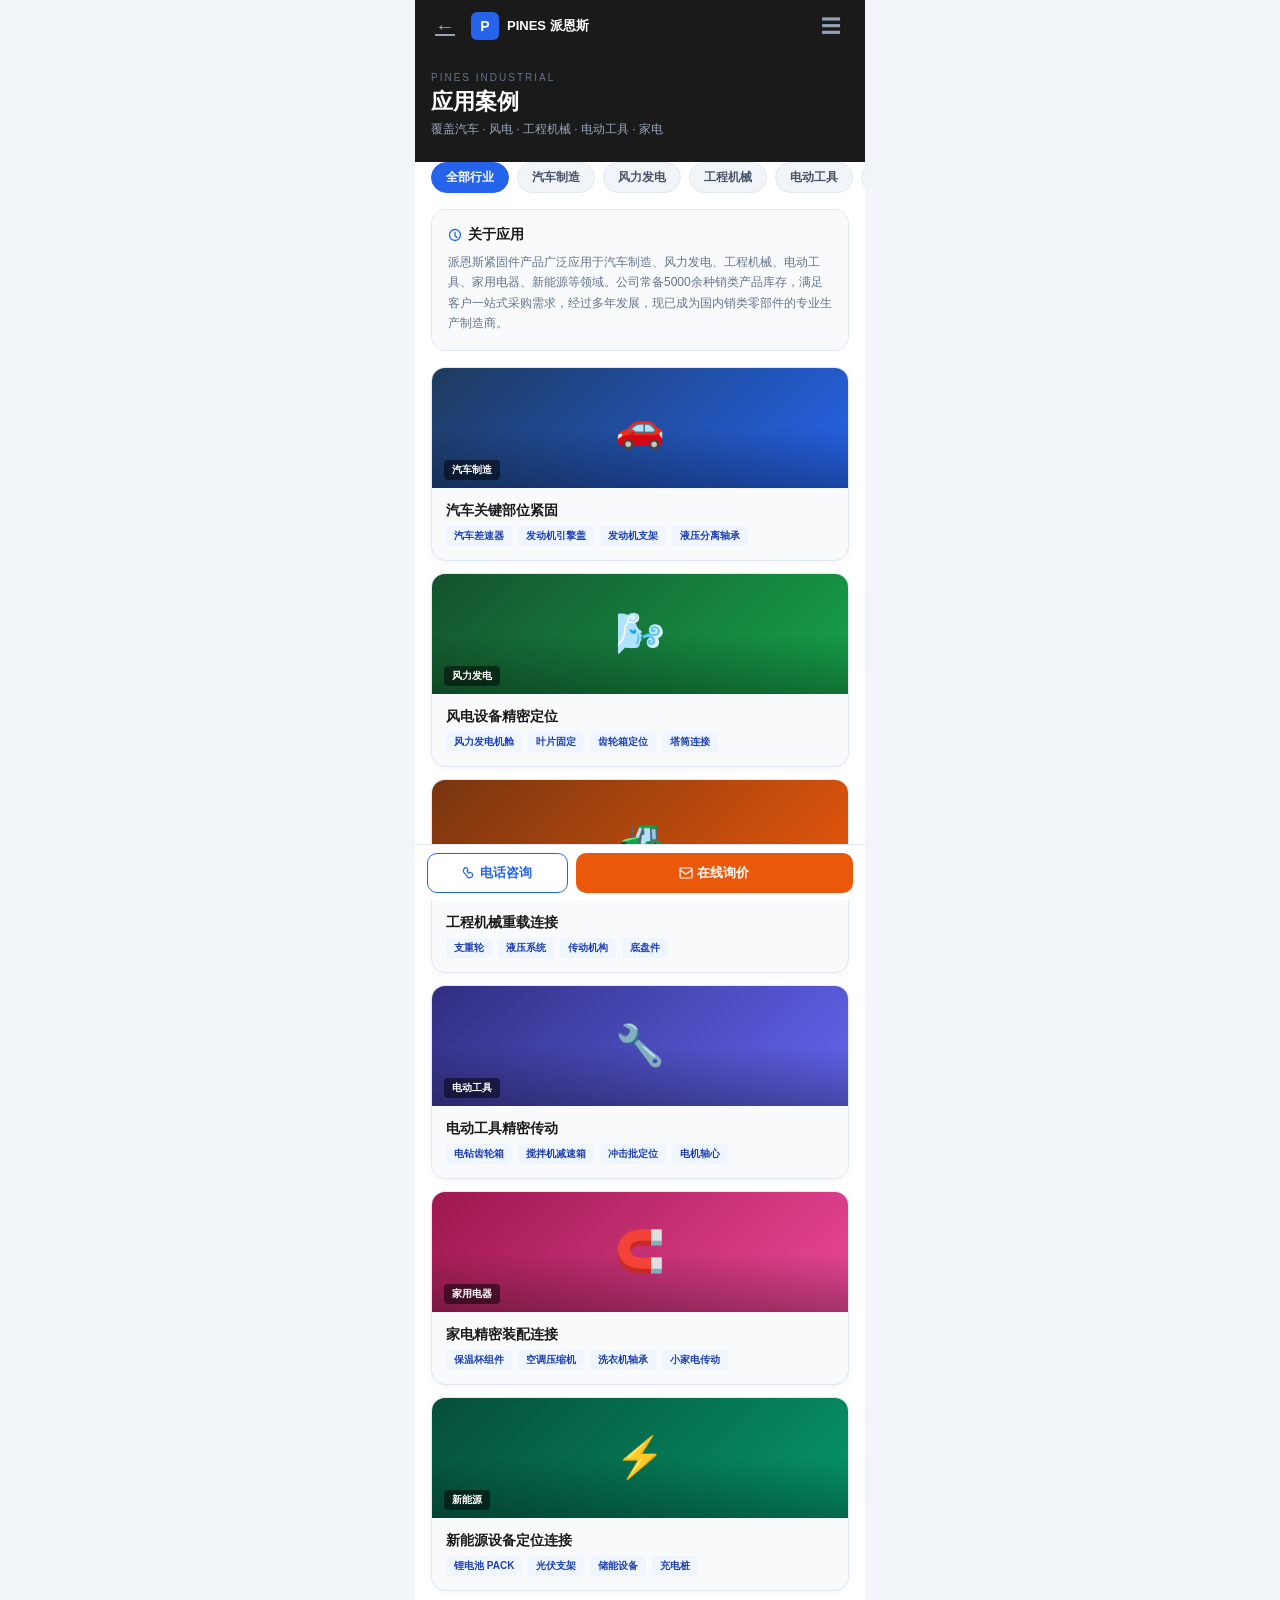
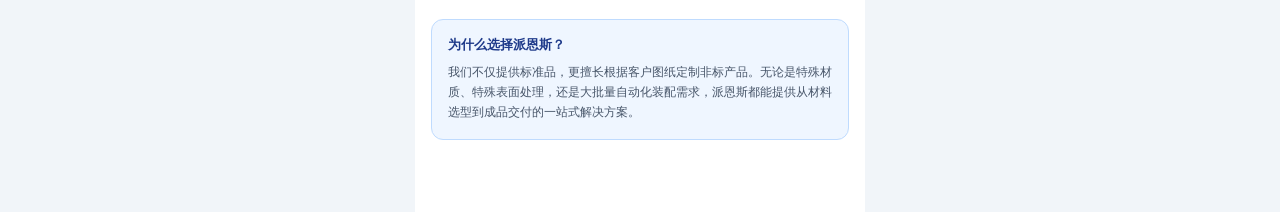
==== about-applications.html @ 7cc10a10 "Update about-applications.html - add company pages" ====
<!DOCTYPE html>
<html lang="zh-CN">
<head>
<meta charset="UTF-8">
<meta name="viewport" content="width=device-width, initial-scale=1.0, maximum-scale=1.0, user-scalable=no">
<title>应用案例 | 派恩斯工业</title>
<style>
*{margin:0;padding:0;box-sizing:border-box}
html,body{width:100%;background:#f1f5f9;font-family:'Microsoft YaHei',Helvetica,Arial,sans-serif;-webkit-font-smoothing:antialiased}
#app{width:100%;max-width:450px;margin:0 auto;background:#fff;min-height:100vh;position:relative;overflow:hidden}

/* 导航栏 */
.nav-bar{position:sticky;top:0;z-index:1000;width:100%;height:52px;background:#1a1a1a;display:flex;align-items:center;padding:0 16px;gap:12px}
.nav-back{color:#94a3b8;font-size:20px;cursor:pointer;padding:4px}
.nav-logo{display:flex;align-items:center;gap:8px}
.nav-logo-icon{width:28px;height:28px;background:#2563eb;border-radius:6px;display:flex;align-items:center;justify-content:center;font-size:14px;font-weight:900;color:#fff}
.nav-logo-text{color:#fff;font-size:13px;font-weight:700}
.nav-menu-btn{color:#94a3b8;font-size:20px;cursor:pointer;margin-left:auto;padding:8px}

/* 页面标题 */
.page-header{background:#1a1a1a;padding:20px 16px 24px}
.page-eyebrow{font-size:10px;color:#64748b;letter-spacing:2px;font-family:Arial,sans-serif;margin-bottom:4px}
.page-title{font-size:22px;font-weight:800;color:#fff;margin-bottom:4px}
.page-sub{font-size:12px;color:#94a3b8}

/* 区块标题 */
.section-header{display:flex;align-items:baseline;gap:8px;padding:20px 16px 12px}
.section-header h2{font-size:16px;font-weight:700;color:#1a1a1a}
.section-header span{font-size:10px;color:#94a3b8;letter-spacing:1px;font-family:Arial,sans-serif}

/* 行业标签 */
.industry-strip{overflow-x:auto;padding:0 16px 16px;scrollbar-width:none}
.industry-strip::-webkit-scrollbar{display:none}
.industry-tabs{display:flex;gap:8px;min-width:max-content}
.ind-tab{padding:6px 14px;background:#f1f5f9;border:1px solid #e2e8f0;border-radius:20px;font-size:12px;color:#475569;font-weight:600;cursor:pointer;white-space:nowrap;transition:all .2s}
.ind-tab.active{background:#2563eb;color:#fff;border-color:#2563eb}

/* 应用场景卡片 */
.card{padding:0 16px 16px}
.app-card{background:#f8fafc;border:1px solid #e2e8f0;border-radius:14px;overflow:hidden;margin-bottom:12px;box-shadow:0 2px 8px rgba(0,0,0,.04)}
.app-card-img{height:120px;background:linear-gradient(135deg,#1e293b 0%,#334155 100%);display:flex;align-items:center;justify-content:center;position:relative;overflow:hidden}
.app-card-img::after{content:'';position:absolute;inset:0;background:linear-gradient(to bottom,transparent 50%,rgba(0,0,0,.3))}
.app-icon{font-size:40px;z-index:1}
.app-industry-tag{position:absolute;bottom:8px;left:12px;z-index:2;background:rgba(0,0,0,.5);color:#fff;font-size:10px;font-weight:700;padding:3px 8px;border-radius:4px}
.app-card-body{padding:14px}
.app-title{font-size:14px;font-weight:700;color:#1a1a1a;margin-bottom:6px}
.app-tags{display:flex;flex-wrap:wrap;gap:6px}
.app-tag{background:#eff6ff;color:#1e40af;font-size:10px;font-weight:600;padding:3px 8px;border-radius:4px}

/* 行业概述 */
.industry-intro{background:#f8fafc;border:1px solid #e2e8f0;border-radius:14px;padding:16px;margin:0 16px 16px}
.industry-intro-title{font-size:14px;font-weight:700;color:#1a1a1a;margin-bottom:8px;display:flex;align-items:center;gap:6px}
.industry-intro-text{font-size:12px;color:#64748b;line-height:1.7}

/* 底部占位 */
.bottom-placeholder{height:56px}

/* 苹果风动效 */
@keyframes fadeUp{from{opacity:0;transform:translateY(16px)}to{opacity:1;transform:translateY(0)}}
.fade-up{opacity:0;animation:fadeUp .5s cubic-bezier(.4,0,.2,1) forwards}
.d1{animation-delay:.06s}.d2{animation-delay:.12s}.d3{animation-delay:.18s}.d4{animation-delay:.24s}.d5{animation-delay:.30s}

/* 侧边菜单 */
.menu-overlay{position:fixed;inset:0;background:rgba(0,0,0,.5);z-index:1001;opacity:0;visibility:hidden;transition:opacity .3s}
.menu-overlay.active{opacity:1;visibility:visible}
.menu-panel{position:fixed;top:0;right:0;width:260px;height:100%;background:#1a1a1a;z-index:1002;transform:translateX(100%);transition:transform .3s ease;display:flex;flex-direction:column;padding:60px 0 20px}
.menu-panel.active{transform:translateX(0)}
.menu-close{position:absolute;top:14px;right:16px;color:#94a3b8;font-size:24px;cursor:pointer;line-height:1;padding:4px}
.menu-item{color:#fff;font-size:15px;padding:14px 24px;border-bottom:1px solid rgba(255,255,255,.06);cursor:pointer}
.menu-item span{color:#2563eb;font-size:13px;margin-right:10px}

/* 底部固定栏 */
.bottom-bar{position:fixed;bottom:0;left:50%;transform:translateX(-50%);width:100%;max-width:450px;height:56px;background:#fff;border-top:1px solid #e2e8f0;display:flex;align-items:center;z-index:999}
.bottom-bar-tel{flex:1;display:flex;align-items:center;justify-content:center;gap:4px;height:40px;margin:8px 0 8px 12px;border:1.5px solid #2563eb;border-radius:10px;color:#2563eb;font-size:13px;font-weight:700;cursor:pointer}
.bottom-bar-contact{flex:2;display:flex;align-items:center;justify-content:center;gap:4px;height:40px;margin:8px 12px 8px 8px;background:#ea580c;border-radius:10px;color:#fff;font-size:13px;font-weight:700;cursor:pointer}
</style>
</head>
<body>
<div id="app">

<!-- 导航栏 -->
<nav class="nav-bar">
  <a href="index.html" class="nav-back">&#8592;</a>
  <div class="nav-logo">
    <div class="nav-logo-icon">P</div>
    <div class="nav-logo-text">PINES 派恩斯</div>
  </div>
  <div class="nav-menu-btn" onclick="openMenu()">&#9776;</div>
</nav>

<!-- 侧边菜单 -->
<div class="menu-overlay" id="menuOverlay" onclick="closeMenu()"></div>
<div class="menu-panel" id="menuPanel">
  <div class="menu-close" onclick="closeMenu()">&#10005;</div>
  <div class="menu-item" onclick="location.href='index.html'"><span>&#8962;</span>首页</div>
  <div class="menu-item" onclick="location.href='category-pins.html'"><span>&#9733;</span>产品中心</div>
  <div class="menu-item" onclick="location.href='about-cert.html'"><span>&#9878;</span>资质认证</div>
  <div class="menu-item" onclick="location.href='about-production.html'"><span>&#9881;</span>生产实力</div>
  <div class="menu-item" onclick="location.href='about-applications.html'"><span>&#9679;</span>应用案例</div>
  <div class="menu-item" onclick="location.href='about-clients.html'"><span>&#9670;</span>客户案例</div>
</div>

<!-- 页面标题 -->
<div class="page-header">
  <div class="page-eyebrow">PINES INDUSTRIAL</div>
  <div class="page-title">应用案例</div>
  <div class="page-sub">覆盖汽车 · 风电 · 工程机械 · 电动工具 · 家电</div>
</div>

<!-- 行业标签 -->
<div class="industry-strip">
  <div class="industry-tabs">
    <div class="ind-tab active" onclick="filterApps('all', this)">全部行业</div>
    <div class="ind-tab" onclick="filterApps('auto', this)">汽车制造</div>
    <div class="ind-tab" onclick="filterApps('wind', this)">风力发电</div>
    <div class="ind-tab" onclick="filterApps('machine', this)">工程机械</div>
    <div class="ind-tab" onclick="filterApps('tool', this)">电动工具</div>
    <div class="ind-tab" onclick="filterApps('home', this)">家用电器</div>
    <div class="ind-tab" onclick="filterApps('energy', this)">新能源</div>
  </div>
</div>

<!-- 行业概述 -->
<div class="industry-intro">
  <div class="industry-intro-title">
    <svg width="14" height="14" viewBox="0 0 14 14" fill="none"><circle cx="7" cy="7" r="5.5" stroke="#2563eb" stroke-width="1.3" fill="none"/><path d="M7 4.5v3.5l2 1.5" stroke="#2563eb" stroke-width="1.3" fill="none" stroke-linecap="round"/></svg>
    关于应用
  </div>
  <div class="industry-intro-text">
    派恩斯紧固件产品广泛应用于汽车制造、风力发电、工程机械、电动工具、家用电器、新能源等领域。公司常备5000余种销类产品库存，满足客户一站式采购需求，经过多年发展，现已成为国内销类零部件的专业生产制造商。
  </div>
</div>

<!-- 全部应用场景 -->
<div class="card" id="appGrid">

  <!-- 汽车制造 -->
  <div class="app-card fade-up d1" data-cat="auto">
    <div class="app-card-img" style="background:linear-gradient(135deg,#1e3a5f 0%,#2563eb 100%)">
      <div class="app-icon">🚗</div>
      <div class="app-industry-tag">汽车制造</div>
    </div>
    <div class="app-card-body">
      <div class="app-title">汽车关键部位紧固</div>
      <div class="app-tags">
        <span class="app-tag">汽车差速器</span>
        <span class="app-tag">发动机引擎盖</span>
        <span class="app-tag">发动机支架</span>
        <span class="app-tag">液压分离轴承</span>
      </div>
    </div>
  </div>

  <!-- 风力发电 -->
  <div class="app-card fade-up d2" data-cat="wind">
    <div class="app-card-img" style="background:linear-gradient(135deg,#14532d 0%,#16a34a 100%)">
      <div class="app-icon">🌬️</div>
      <div class="app-industry-tag">风力发电</div>
    </div>
    <div class="app-card-body">
      <div class="app-title">风电设备精密定位</div>
      <div class="app-tags">
        <span class="app-tag">风力发电机舱</span>
        <span class="app-tag">叶片固定</span>
        <span class="app-tag">齿轮箱定位</span>
        <span class="app-tag">塔筒连接</span>
      </div>
    </div>
  </div>

  <!-- 工程机械 -->
  <div class="app-card fade-up d3" data-cat="machine">
    <div class="app-card-img" style="background:linear-gradient(135deg,#78350f 0%,#ea580c 100%)">
      <div class="app-icon">🚜</div>
      <div class="app-industry-tag">工程机械</div>
    </div>
    <div class="app-card-body">
      <div class="app-title">工程机械重载连接</div>
      <div class="app-tags">
        <span class="app-tag">支重轮</span>
        <span class="app-tag">液压系统</span>
        <span class="app-tag">传动机构</span>
        <span class="app-tag">底盘件</span>
      </div>
    </div>
  </div>

  <!-- 电动工具 -->
  <div class="app-card fade-up d4" data-cat="tool">
    <div class="app-card-img" style="background:linear-gradient(135deg,#312e81 0%,#6366f1 100%)">
      <div class="app-icon">🔧</div>
      <div class="app-industry-tag">电动工具</div>
    </div>
    <div class="app-card-body">
      <div class="app-title">电动工具精密传动</div>
      <div class="app-tags">
        <span class="app-tag">电钻齿轮箱</span>
        <span class="app-tag">搅拌机减速箱</span>
        <span class="app-tag">冲击批定位</span>
        <span class="app-tag">电机轴心</span>
      </div>
    </div>
  </div>

  <!-- 家用电器 -->
  <div class="app-card fade-up d5" data-cat="home">
    <div class="app-card-img" style="background:linear-gradient(135deg,#9d174d 0%,#ec4899 100%)">
      <div class="app-icon">🧲</div>
      <div class="app-industry-tag">家用电器</div>
    </div>
    <div class="app-card-body">
      <div class="app-title">家电精密装配连接</div>
      <div class="app-tags">
        <span class="app-tag">保温杯组件</span>
        <span class="app-tag">空调压缩机</span>
        <span class="app-tag">洗衣机轴承</span>
        <span class="app-tag">小家电传动</span>
      </div>
    </div>
  </div>

  <!-- 新能源 -->
  <div class="app-card fade-up d6" data-cat="energy">
    <div class="app-card-img" style="background:linear-gradient(135deg,#064e3b 0%,#059669 100%)">
      <div class="app-icon">⚡</div>
      <div class="app-industry-tag">新能源</div>
    </div>
    <div class="app-card-body">
      <div class="app-title">新能源设备定位连接</div>
      <div class="app-tags">
        <span class="app-tag">锂电池 PACK</span>
        <span class="app-tag">光伏支架</span>
        <span class="app-tag">储能设备</span>
        <span class="app-tag">充电桩</span>
      </div>
    </div>
  </div>

</div>

<!-- 产品适配说明 -->
<div style="margin:0 16px 16px">
  <div style="background:#eff6ff;border:1px solid #bfdbfe;border-radius:12px;padding:16px">
    <div style="font-size:13px;font-weight:700;color:#1e3a8a;margin-bottom:8px">为什么选择派恩斯？</div>
    <div style="font-size:12px;color:#475569;line-height:1.7">
      我们不仅提供标准品，更擅长根据客户图纸定制非标产品。无论是特殊材质、特殊表面处理，还是大批量自动化装配需求，派恩斯都能提供从材料选型到成品交付的一站式解决方案。
    </div>
  </div>
</div>

<div class="bottom-placeholder"></div>
</div>

<!-- 底部固定栏 -->
<div class="bottom-bar">
  <div class="bottom-bar-tel" onclick="location.href='tel:400XXXXXXX'">
    <svg width="14" height="14" viewBox="0 0 14 14" fill="none"><path d="M3.5 1.5c-.5 0-1 .3-1.2.8l-1 2.5c-.2.5 0 1 .3 1.3 0 0 1.2 1.2 2.2 2.5 1 1.3 2.2 3 2.2 3 .3.3.7.5 1.2.3l2.5-1c.5-.2.8-.7.8-1.2v-1.5c0-.5-.3-1-.8-1.2l-1-.5c-.5-.2-1 0-1.3.3l-.5.5c-.3-.2-.7-.5-1-.8-.3-.3-.6-.7-.8-1l.5-.5c.3-.3.5-.8.3-1.3l-.5-1c-.2-.5-.7-.8-1.2-.8h-1.5z" stroke="currentColor" stroke-width="1.2" fill="none"/></svg>
    电话咨询
  </div>
  <div class="bottom-bar-contact" onclick="location.href='index.html'">
    <svg width="14" height="14" viewBox="0 0 14 14" fill="none"><rect x="1" y="2" width="12" height="10" rx="1" stroke="white" stroke-width="1.2" fill="none"/><path d="M1 4l6 4 6-4" stroke="white" stroke-width="1.2" fill="none"/></svg>
    在线询价
  </div>
</div>

<script>
function openMenu(){
  document.getElementById('menuPanel').classList.add('active');
  document.getElementById('menuOverlay').classList.add('active');
  document.body.style.overflow='hidden';
}
function closeMenu(){
  document.getElementById('menuPanel').classList.remove('active');
  document.getElementById('menuOverlay').classList.remove('active');
  document.body.style.overflow='';
}
function filterApps(cat, el){
  document.querySelectorAll('.ind-tab').forEach(t=>t.classList.remove('active'));
  el.classList.add('active');
  document.querySelectorAll('.app-card').forEach(function(card){
    if(cat==='all'||card.dataset.cat===cat){
      card.style.display='';
    } else {
      card.style.display='none';
    }
  });
}
</script>
</body>
</html>
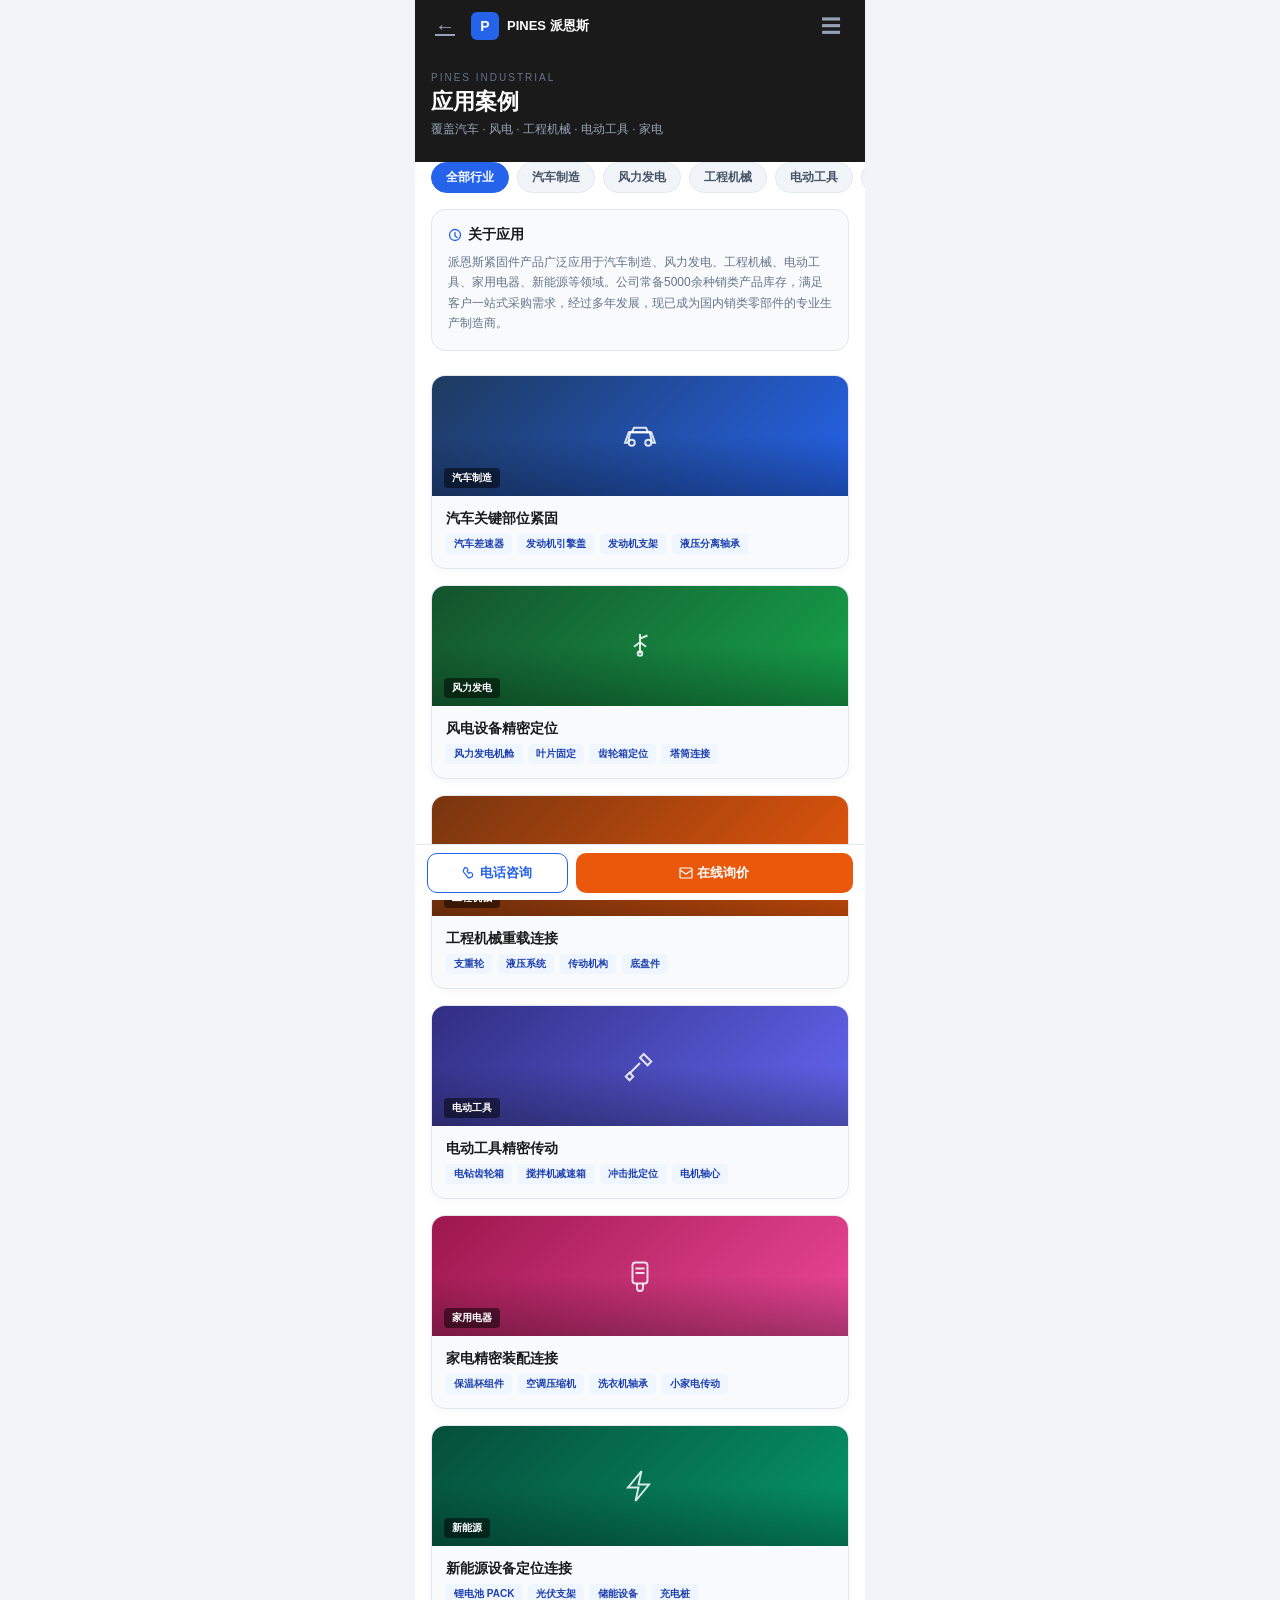
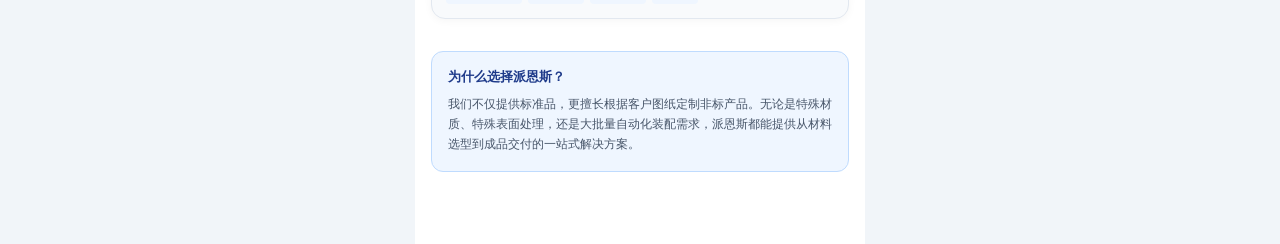
==== commit b1f1e620: "Fix app cards spacing and replace emoji with SVG icons" ====
--- a/about-applications.html
+++ b/about-applications.html
@@ -36,11 +36,11 @@
 .ind-tab.active{background:#2563eb;color:#fff;border-color:#2563eb}
 
 /* 应用场景卡片 */
-.card{padding:0 16px 16px}
-.app-card{background:#f8fafc;border:1px solid #e2e8f0;border-radius:14px;overflow:hidden;margin-bottom:12px;box-shadow:0 2px 8px rgba(0,0,0,.04)}
+.card{padding:4px 16px 16px}
+.app-card{background:#f8fafc;border:1px solid #e2e8f0;border-radius:14px;overflow:hidden;margin-bottom:16px;box-shadow:0 2px 8px rgba(0,0,0,.04)}
 .app-card-img{height:120px;background:linear-gradient(135deg,#1e293b 0%,#334155 100%);display:flex;align-items:center;justify-content:center;position:relative;overflow:hidden}
 .app-card-img::after{content:'';position:absolute;inset:0;background:linear-gradient(to bottom,transparent 50%,rgba(0,0,0,.3))}
-.app-icon{font-size:40px;z-index:1}
+.app-icon{width:44px;height:44px;display:flex;align-items:center;justify-content:center;z-index:1;color:rgba(255,255,255,.85)}.app-icon svg{width:36px;height:36px;stroke:currentColor;stroke-width:1.3;fill:none}
 .app-industry-tag{position:absolute;bottom:8px;left:12px;z-index:2;background:rgba(0,0,0,.5);color:#fff;font-size:10px;font-weight:700;padding:3px 8px;border-radius:4px}
 .app-card-body{padding:14px}
 .app-title{font-size:14px;font-weight:700;color:#1a1a1a;margin-bottom:6px}
@@ -48,7 +48,7 @@
 .app-tag{background:#eff6ff;color:#1e40af;font-size:10px;font-weight:600;padding:3px 8px;border-radius:4px}
 
 /* 行业概述 */
-.industry-intro{background:#f8fafc;border:1px solid #e2e8f0;border-radius:14px;padding:16px;margin:0 16px 16px}
+.industry-intro{background:#f8fafc;border:1px solid #e2e8f0;border-radius:14px;padding:16px;margin:0 16px 20px}
 .industry-intro-title{font-size:14px;font-weight:700;color:#1a1a1a;margin-bottom:8px;display:flex;align-items:center;gap:6px}
 .industry-intro-text{font-size:12px;color:#64748b;line-height:1.7}
 
@@ -137,7 +137,7 @@
   <!-- 汽车制造 -->
   <div class="app-card fade-up d1" data-cat="auto">
     <div class="app-card-img" style="background:linear-gradient(135deg,#1e3a5f 0%,#2563eb 100%)">
-      <div class="app-icon">🚗</div>
+      <div class="app-icon"><svg viewBox="0 0 24 24"><circle cx="6.5" cy="16.5" r="2"/><circle cx="17.5" cy="16.5" r="2"/><path d="M4 16.5H2l2.5-7h15L22 16.5h-2"/><path d="M4 16.5l1.5-7h13l1.5 7"/><path d="M6.5 9.5l1.5-3h8l1.5 3"/></svg></div>
       <div class="app-industry-tag">汽车制造</div>
     </div>
     <div class="app-card-body">
@@ -154,7 +154,7 @@
   <!-- 风力发电 -->
   <div class="app-card fade-up d2" data-cat="wind">
     <div class="app-card-img" style="background:linear-gradient(135deg,#14532d 0%,#16a34a 100%)">
-      <div class="app-icon">🌬️</div>
+      <div class="app-icon"><svg viewBox="0 0 24 24"><circle cx="12" cy="17" r="1.5"/><path d="M12 17V4"/><path d="M12 7l5-2"/><path d="M12 9.5l4 3"/><path d="M12 9.5l-4 3"/></svg></div>
       <div class="app-industry-tag">风力发电</div>
     </div>
     <div class="app-card-body">
@@ -171,7 +171,7 @@
   <!-- 工程机械 -->
   <div class="app-card fade-up d3" data-cat="machine">
     <div class="app-card-img" style="background:linear-gradient(135deg,#78350f 0%,#ea580c 100%)">
-      <div class="app-icon">🚜</div>
+      <div class="app-icon"><svg viewBox="0 0 24 24"><path d="M4 17h16"/><circle cx="7" cy="17" r="2"/><circle cx="17" cy="17" r="2"/><path d="M4 17l1.5-6h13l1.5 6"/><path d="M6 11l2-4h8l2 4"/></svg></div>
       <div class="app-industry-tag">工程机械</div>
     </div>
     <div class="app-card-body">
@@ -188,7 +188,7 @@
   <!-- 电动工具 -->
   <div class="app-card fade-up d4" data-cat="tool">
     <div class="app-card-img" style="background:linear-gradient(135deg,#312e81 0%,#6366f1 100%)">
-      <div class="app-icon">🔧</div>
+      <div class="app-icon"><svg viewBox="0 0 24 24"><path d="M14.5 4l5 5-2.5 2.5-5-5z"/><path d="M5 16.5L2.5 19l2.5 2.5 2.5-2.5z"/><path d="M12 10l-7 7"/></svg></div>
       <div class="app-industry-tag">电动工具</div>
     </div>
     <div class="app-card-body">
@@ -205,7 +205,7 @@
   <!-- 家用电器 -->
   <div class="app-card fade-up d5" data-cat="home">
     <div class="app-card-img" style="background:linear-gradient(135deg,#9d174d 0%,#ec4899 100%)">
-      <div class="app-icon">🧲</div>
+      <div class="app-icon"><svg viewBox="0 0 24 24"><rect x="7" y="3" width="10" height="14" rx="2"/><path d="M10 17v3a2 2 0 0 0 4 0v-3"/><path d="M9 7h6"/><path d="M9 10h6"/></svg></div>
       <div class="app-industry-tag">家用电器</div>
     </div>
     <div class="app-card-body">
@@ -222,7 +222,7 @@
   <!-- 新能源 -->
   <div class="app-card fade-up d6" data-cat="energy">
     <div class="app-card-img" style="background:linear-gradient(135deg,#064e3b 0%,#059669 100%)">
-      <div class="app-icon">⚡</div>
+      <div class="app-icon"><svg viewBox="0 0 24 24"><path d="M13 2L4 13h7l-2 9 9-11h-7l2-9z"/></svg></div>
       <div class="app-industry-tag">新能源</div>
     </div>
     <div class="app-card-body">
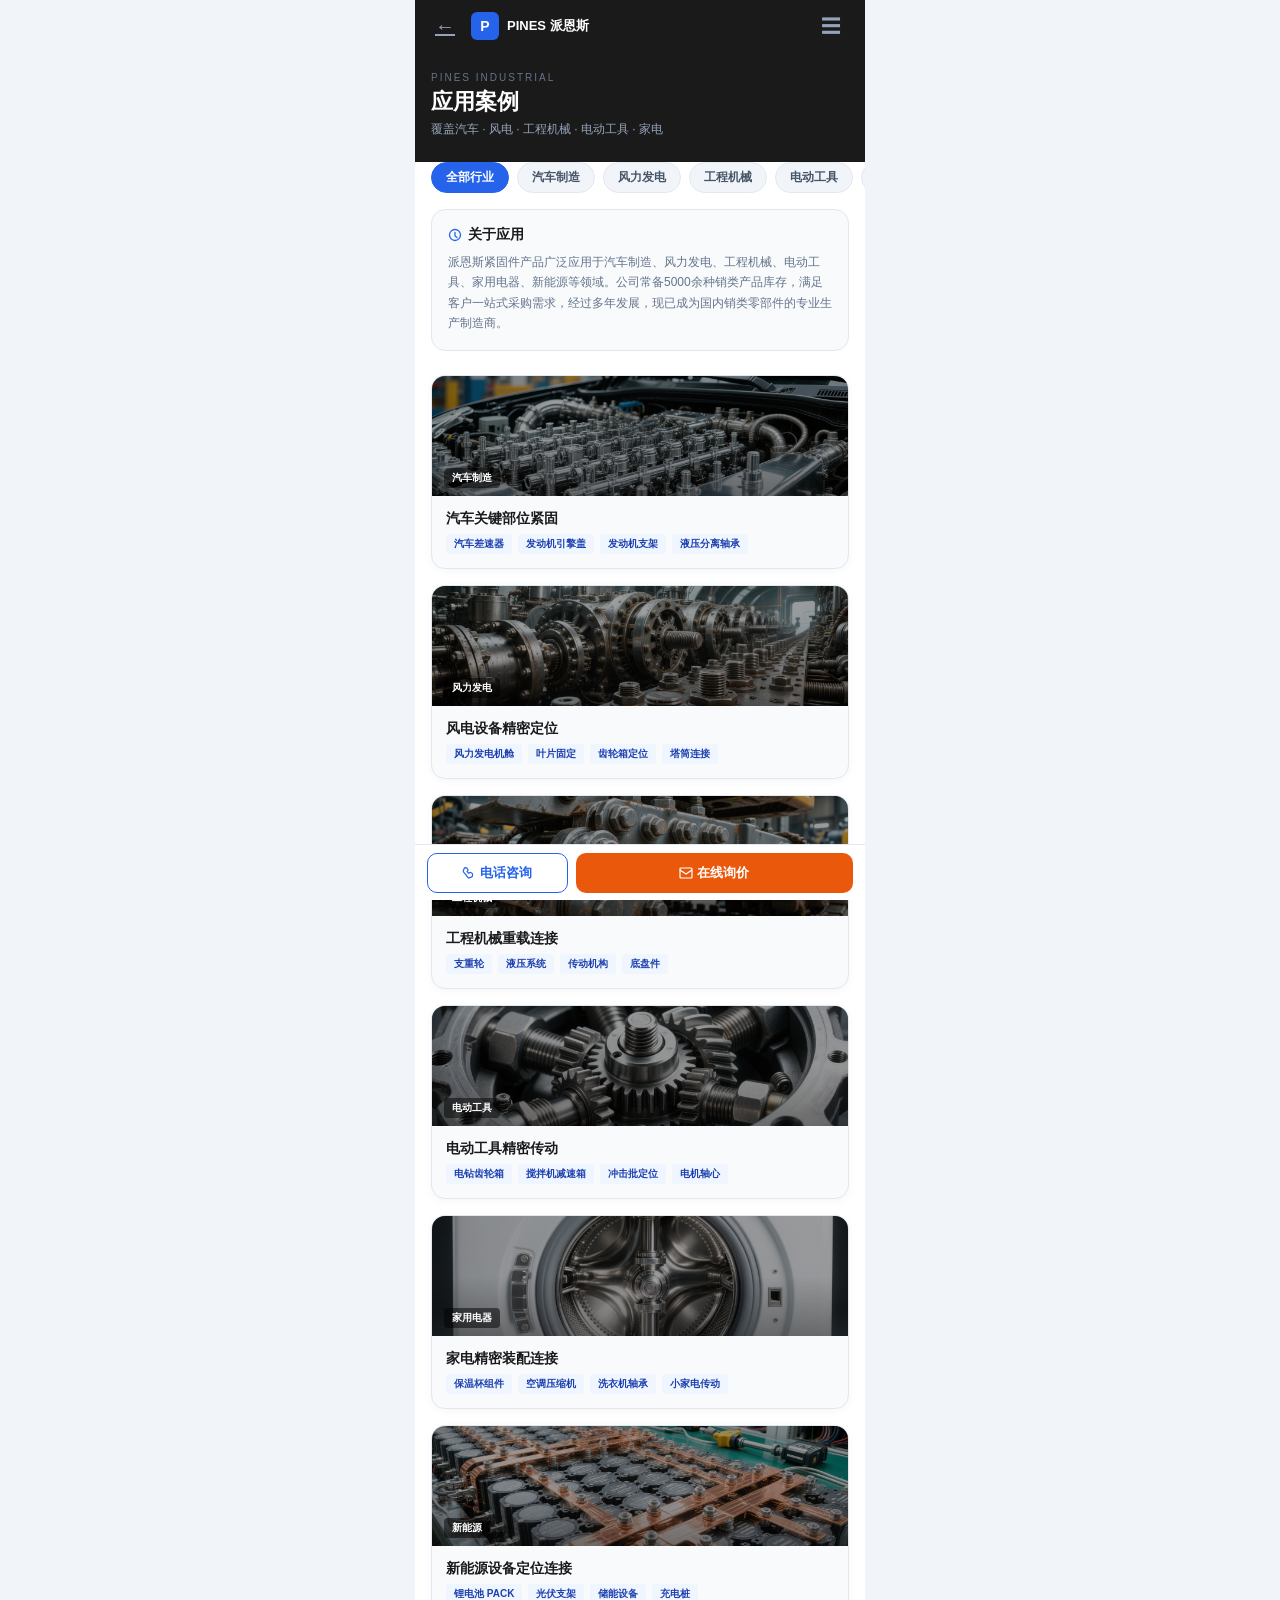
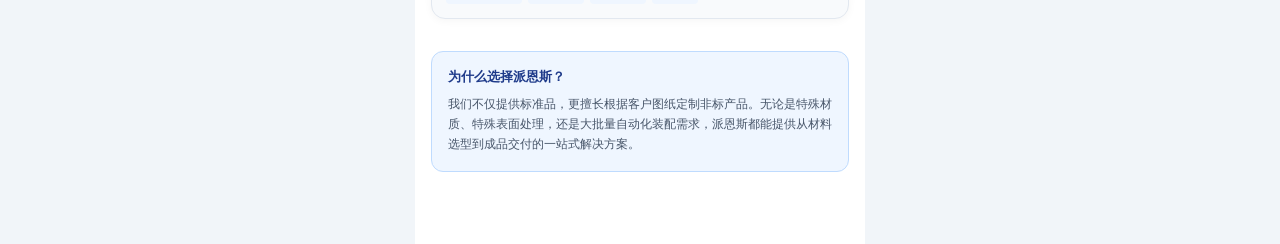
==== commit 5d14245b: "Replace SVG icons with AI-generated real photos" ====
--- a/about-applications.html
+++ b/about-applications.html
@@ -40,7 +40,6 @@
 .app-card{background:#f8fafc;border:1px solid #e2e8f0;border-radius:14px;overflow:hidden;margin-bottom:16px;box-shadow:0 2px 8px rgba(0,0,0,.04)}
 .app-card-img{height:120px;background:linear-gradient(135deg,#1e293b 0%,#334155 100%);display:flex;align-items:center;justify-content:center;position:relative;overflow:hidden}
 .app-card-img::after{content:'';position:absolute;inset:0;background:linear-gradient(to bottom,transparent 50%,rgba(0,0,0,.3))}
-.app-icon{width:44px;height:44px;display:flex;align-items:center;justify-content:center;z-index:1;color:rgba(255,255,255,.85)}.app-icon svg{width:36px;height:36px;stroke:currentColor;stroke-width:1.3;fill:none}
 .app-industry-tag{position:absolute;bottom:8px;left:12px;z-index:2;background:rgba(0,0,0,.5);color:#fff;font-size:10px;font-weight:700;padding:3px 8px;border-radius:4px}
 .app-card-body{padding:14px}
 .app-title{font-size:14px;font-weight:700;color:#1a1a1a;margin-bottom:6px}
@@ -136,8 +135,7 @@
 
   <!-- 汽车制造 -->
   <div class="app-card fade-up d1" data-cat="auto">
-    <div class="app-card-img" style="background:linear-gradient(135deg,#1e3a5f 0%,#2563eb 100%)">
-      <div class="app-icon"><svg viewBox="0 0 24 24"><circle cx="6.5" cy="16.5" r="2"/><circle cx="17.5" cy="16.5" r="2"/><path d="M4 16.5H2l2.5-7h15L22 16.5h-2"/><path d="M4 16.5l1.5-7h13l1.5 7"/><path d="M6.5 9.5l1.5-3h8l1.5 3"/></svg></div>
+    <div class="app-card-img" style="background:linear-gradient(rgba(0,0,0,.35),rgba(0,0,0,.35)),url('images/app-auto.png');background-size:cover;background-position:center">
       <div class="app-industry-tag">汽车制造</div>
     </div>
     <div class="app-card-body">
@@ -153,8 +151,7 @@
 
   <!-- 风力发电 -->
   <div class="app-card fade-up d2" data-cat="wind">
-    <div class="app-card-img" style="background:linear-gradient(135deg,#14532d 0%,#16a34a 100%)">
-      <div class="app-icon"><svg viewBox="0 0 24 24"><circle cx="12" cy="17" r="1.5"/><path d="M12 17V4"/><path d="M12 7l5-2"/><path d="M12 9.5l4 3"/><path d="M12 9.5l-4 3"/></svg></div>
+    <div class="app-card-img" style="background:linear-gradient(rgba(0,0,0,.35),rgba(0,0,0,.35)),url('images/app-wind.png');background-size:cover;background-position:center">
       <div class="app-industry-tag">风力发电</div>
     </div>
     <div class="app-card-body">
@@ -170,8 +167,7 @@
 
   <!-- 工程机械 -->
   <div class="app-card fade-up d3" data-cat="machine">
-    <div class="app-card-img" style="background:linear-gradient(135deg,#78350f 0%,#ea580c 100%)">
-      <div class="app-icon"><svg viewBox="0 0 24 24"><path d="M4 17h16"/><circle cx="7" cy="17" r="2"/><circle cx="17" cy="17" r="2"/><path d="M4 17l1.5-6h13l1.5 6"/><path d="M6 11l2-4h8l2 4"/></svg></div>
+    <div class="app-card-img" style="background:linear-gradient(rgba(0,0,0,.35),rgba(0,0,0,.35)),url('images/app-machine.png');background-size:cover;background-position:center">
       <div class="app-industry-tag">工程机械</div>
     </div>
     <div class="app-card-body">
@@ -187,8 +183,7 @@
 
   <!-- 电动工具 -->
   <div class="app-card fade-up d4" data-cat="tool">
-    <div class="app-card-img" style="background:linear-gradient(135deg,#312e81 0%,#6366f1 100%)">
-      <div class="app-icon"><svg viewBox="0 0 24 24"><path d="M14.5 4l5 5-2.5 2.5-5-5z"/><path d="M5 16.5L2.5 19l2.5 2.5 2.5-2.5z"/><path d="M12 10l-7 7"/></svg></div>
+    <div class="app-card-img" style="background:linear-gradient(rgba(0,0,0,.35),rgba(0,0,0,.35)),url('images/app-tool.png');background-size:cover;background-position:center">
       <div class="app-industry-tag">电动工具</div>
     </div>
     <div class="app-card-body">
@@ -204,8 +199,7 @@
 
   <!-- 家用电器 -->
   <div class="app-card fade-up d5" data-cat="home">
-    <div class="app-card-img" style="background:linear-gradient(135deg,#9d174d 0%,#ec4899 100%)">
-      <div class="app-icon"><svg viewBox="0 0 24 24"><rect x="7" y="3" width="10" height="14" rx="2"/><path d="M10 17v3a2 2 0 0 0 4 0v-3"/><path d="M9 7h6"/><path d="M9 10h6"/></svg></div>
+    <div class="app-card-img" style="background:linear-gradient(rgba(0,0,0,.35),rgba(0,0,0,.35)),url('images/app-home.png');background-size:cover;background-position:center">
       <div class="app-industry-tag">家用电器</div>
     </div>
     <div class="app-card-body">
@@ -221,8 +215,7 @@
 
   <!-- 新能源 -->
   <div class="app-card fade-up d6" data-cat="energy">
-    <div class="app-card-img" style="background:linear-gradient(135deg,#064e3b 0%,#059669 100%)">
-      <div class="app-icon"><svg viewBox="0 0 24 24"><path d="M13 2L4 13h7l-2 9 9-11h-7l2-9z"/></svg></div>
+    <div class="app-card-img" style="background:linear-gradient(rgba(0,0,0,.35),rgba(0,0,0,.35)),url('images/app-energy.png');background-size:cover;background-position:center">
       <div class="app-industry-tag">新能源</div>
     </div>
     <div class="app-card-body">
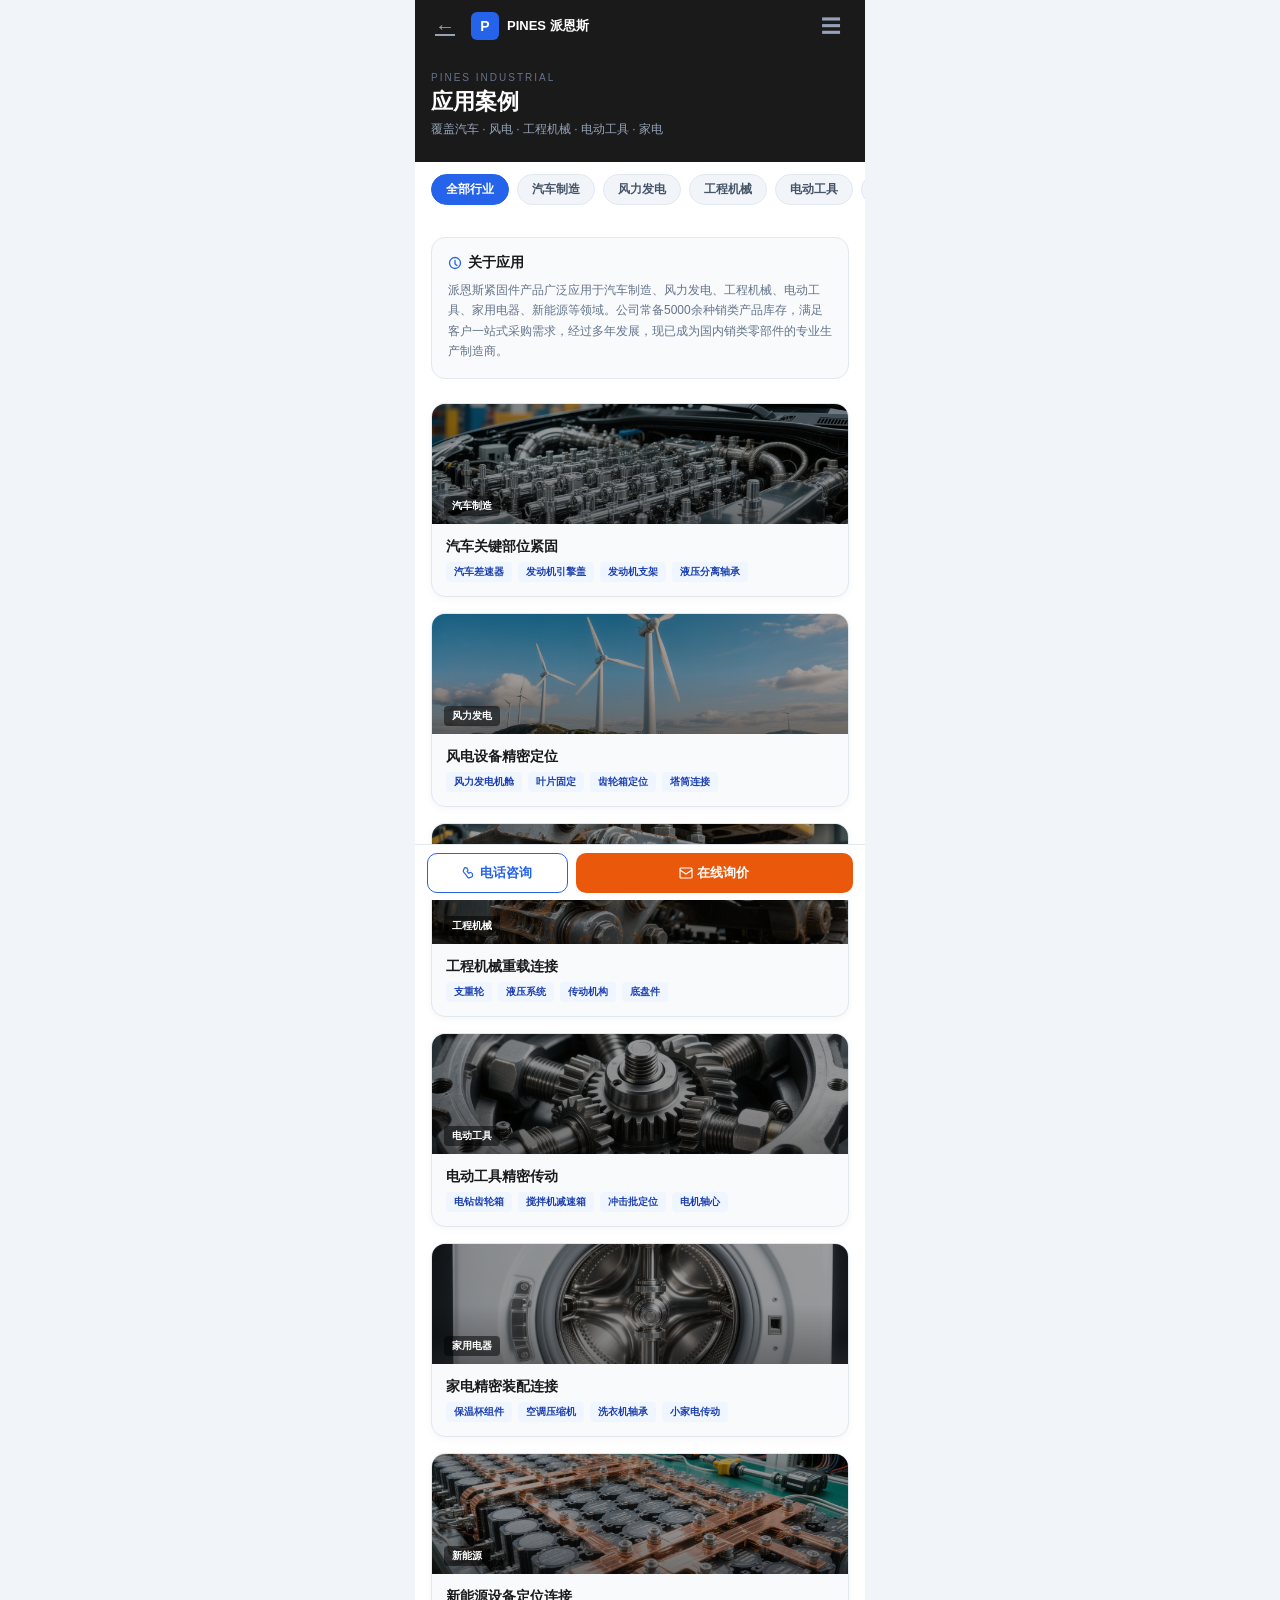
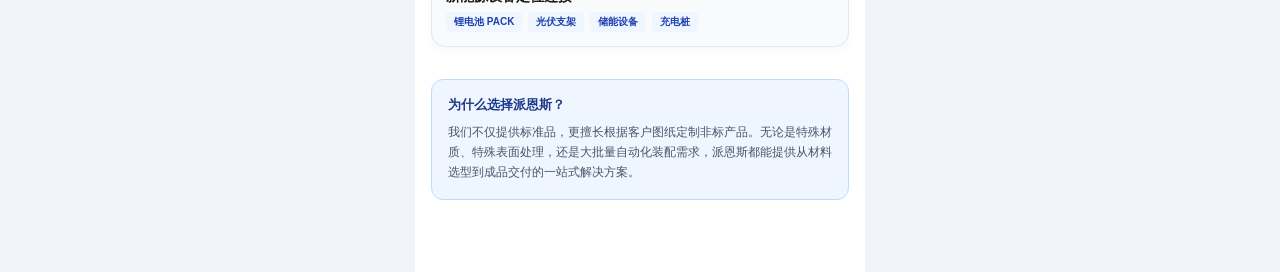
==== commit 4519f27e: "Fix spacing between header, tabs and intro section" ====
--- a/about-applications.html
+++ b/about-applications.html
@@ -29,7 +29,7 @@
 .section-header span{font-size:10px;color:#94a3b8;letter-spacing:1px;font-family:Arial,sans-serif}
 
 /* 行业标签 */
-.industry-strip{overflow-x:auto;padding:0 16px 16px;scrollbar-width:none}
+.industry-strip{overflow-x:auto;padding:12px 16px 16px;scrollbar-width:none}
 .industry-strip::-webkit-scrollbar{display:none}
 .industry-tabs{display:flex;gap:8px;min-width:max-content}
 .ind-tab{padding:6px 14px;background:#f1f5f9;border:1px solid #e2e8f0;border-radius:20px;font-size:12px;color:#475569;font-weight:600;cursor:pointer;white-space:nowrap;transition:all .2s}
@@ -47,7 +47,7 @@
 .app-tag{background:#eff6ff;color:#1e40af;font-size:10px;font-weight:600;padding:3px 8px;border-radius:4px}
 
 /* 行业概述 */
-.industry-intro{background:#f8fafc;border:1px solid #e2e8f0;border-radius:14px;padding:16px;margin:0 16px 20px}
+.industry-intro{background:#f8fafc;border:1px solid #e2e8f0;border-radius:14px;padding:16px;margin:16px 16px 20px}
 .industry-intro-title{font-size:14px;font-weight:700;color:#1a1a1a;margin-bottom:8px;display:flex;align-items:center;gap:6px}
 .industry-intro-text{font-size:12px;color:#64748b;line-height:1.7}
 
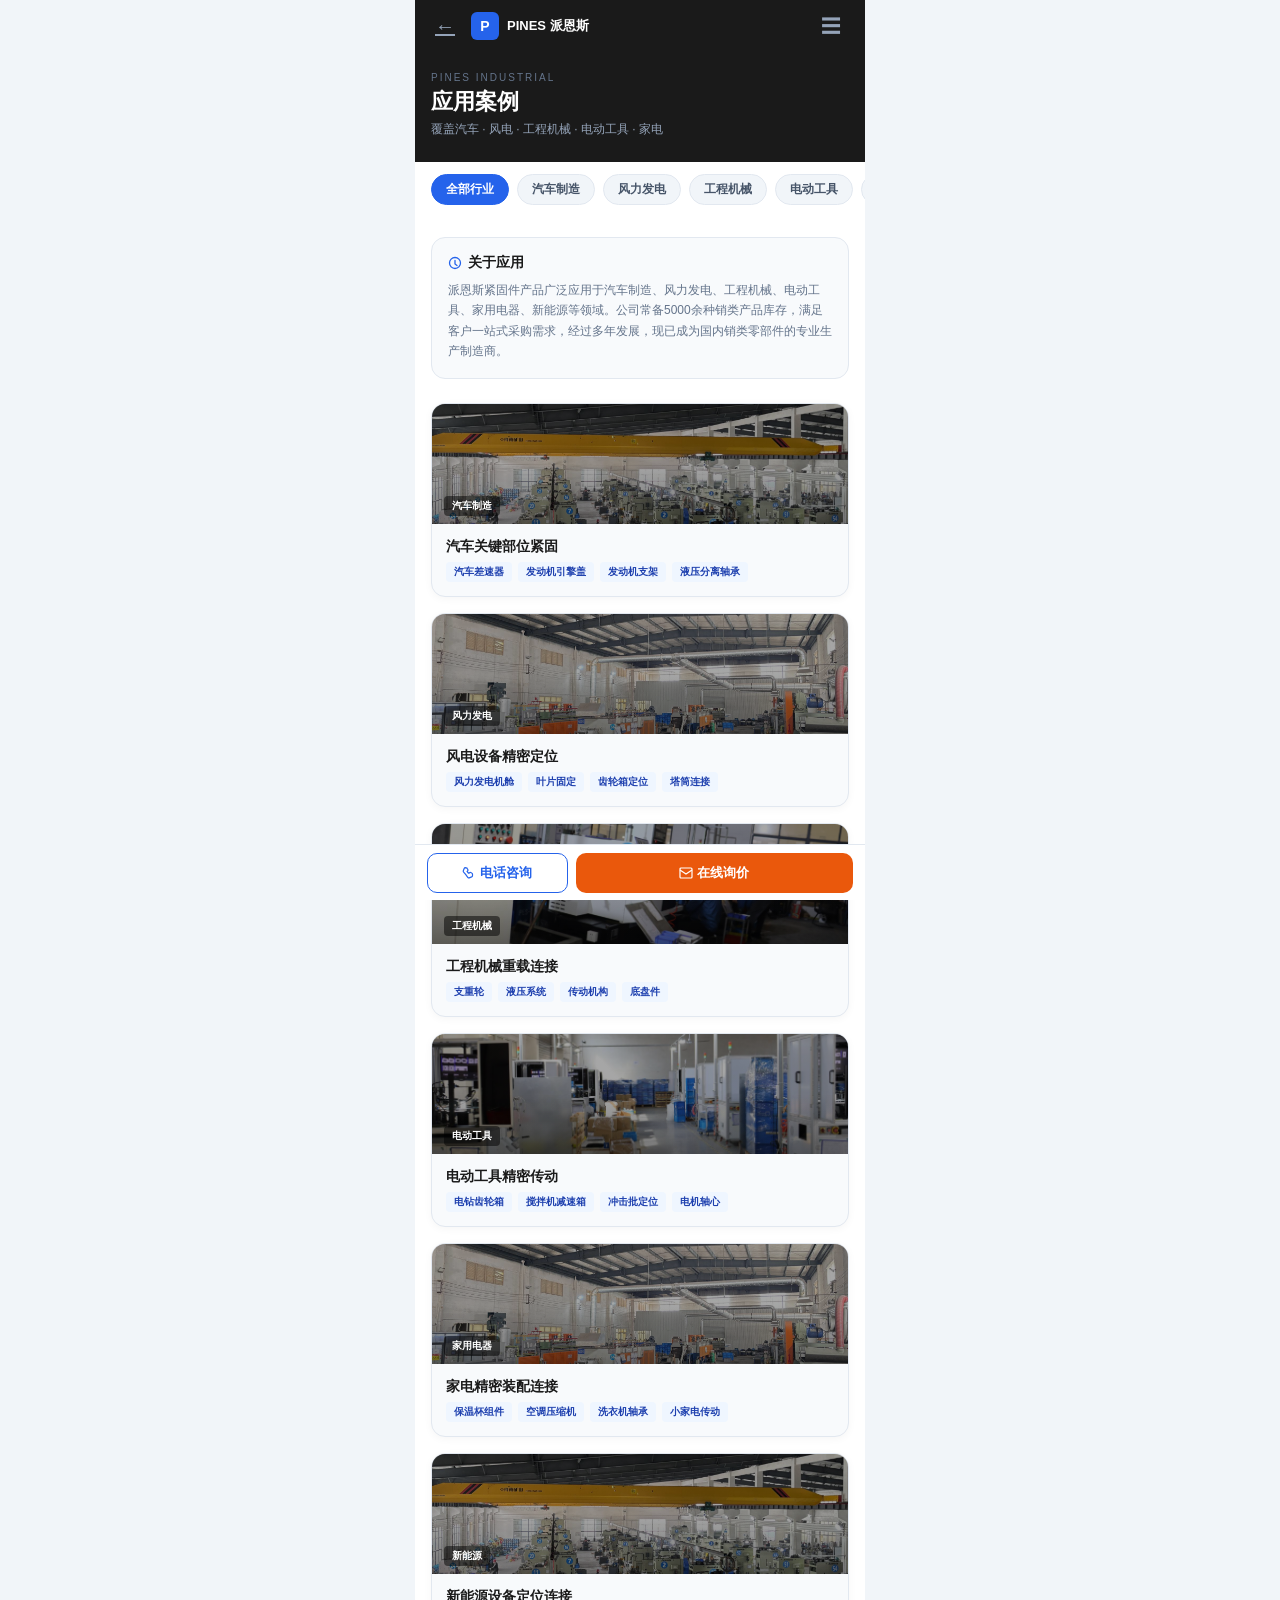
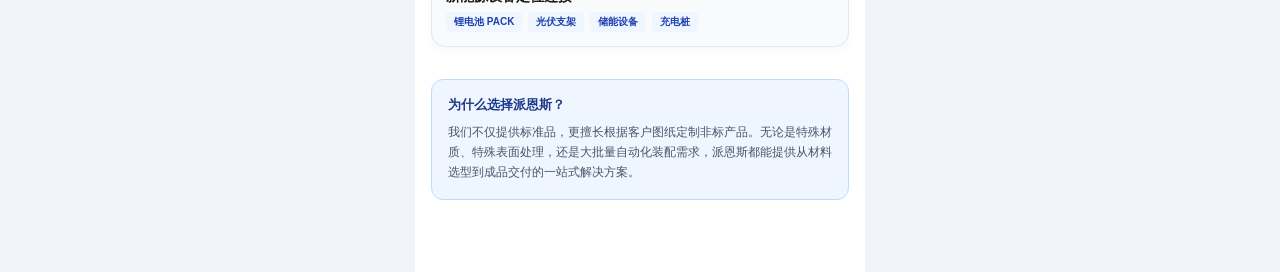
==== commit d76d3cc5: "Replace app card images with PPT real factory photos" ====
--- a/about-applications.html
+++ b/about-applications.html
@@ -1,283 +1,283 @@
-<!DOCTYPE html>
-<html lang="zh-CN">
-<head>
-<meta charset="UTF-8">
-<meta name="viewport" content="width=device-width, initial-scale=1.0, maximum-scale=1.0, user-scalable=no">
-<title>应用案例 | 派恩斯工业</title>
-<style>
-*{margin:0;padding:0;box-sizing:border-box}
-html,body{width:100%;background:#f1f5f9;font-family:'Microsoft YaHei',Helvetica,Arial,sans-serif;-webkit-font-smoothing:antialiased}
-#app{width:100%;max-width:450px;margin:0 auto;background:#fff;min-height:100vh;position:relative;overflow:hidden}
-
-/* 导航栏 */
-.nav-bar{position:sticky;top:0;z-index:1000;width:100%;height:52px;background:#1a1a1a;display:flex;align-items:center;padding:0 16px;gap:12px}
-.nav-back{color:#94a3b8;font-size:20px;cursor:pointer;padding:4px}
-.nav-logo{display:flex;align-items:center;gap:8px}
-.nav-logo-icon{width:28px;height:28px;background:#2563eb;border-radius:6px;display:flex;align-items:center;justify-content:center;font-size:14px;font-weight:900;color:#fff}
-.nav-logo-text{color:#fff;font-size:13px;font-weight:700}
-.nav-menu-btn{color:#94a3b8;font-size:20px;cursor:pointer;margin-left:auto;padding:8px}
-
-/* 页面标题 */
-.page-header{background:#1a1a1a;padding:20px 16px 24px}
-.page-eyebrow{font-size:10px;color:#64748b;letter-spacing:2px;font-family:Arial,sans-serif;margin-bottom:4px}
-.page-title{font-size:22px;font-weight:800;color:#fff;margin-bottom:4px}
-.page-sub{font-size:12px;color:#94a3b8}
-
-/* 区块标题 */
-.section-header{display:flex;align-items:baseline;gap:8px;padding:20px 16px 12px}
-.section-header h2{font-size:16px;font-weight:700;color:#1a1a1a}
-.section-header span{font-size:10px;color:#94a3b8;letter-spacing:1px;font-family:Arial,sans-serif}
-
-/* 行业标签 */
-.industry-strip{overflow-x:auto;padding:12px 16px 16px;scrollbar-width:none}
-.industry-strip::-webkit-scrollbar{display:none}
-.industry-tabs{display:flex;gap:8px;min-width:max-content}
-.ind-tab{padding:6px 14px;background:#f1f5f9;border:1px solid #e2e8f0;border-radius:20px;font-size:12px;color:#475569;font-weight:600;cursor:pointer;white-space:nowrap;transition:all .2s}
-.ind-tab.active{background:#2563eb;color:#fff;border-color:#2563eb}
-
-/* 应用场景卡片 */
-.card{padding:4px 16px 16px}
-.app-card{background:#f8fafc;border:1px solid #e2e8f0;border-radius:14px;overflow:hidden;margin-bottom:16px;box-shadow:0 2px 8px rgba(0,0,0,.04)}
-.app-card-img{height:120px;background:linear-gradient(135deg,#1e293b 0%,#334155 100%);display:flex;align-items:center;justify-content:center;position:relative;overflow:hidden}
-.app-card-img::after{content:'';position:absolute;inset:0;background:linear-gradient(to bottom,transparent 50%,rgba(0,0,0,.3))}
-.app-industry-tag{position:absolute;bottom:8px;left:12px;z-index:2;background:rgba(0,0,0,.5);color:#fff;font-size:10px;font-weight:700;padding:3px 8px;border-radius:4px}
-.app-card-body{padding:14px}
-.app-title{font-size:14px;font-weight:700;color:#1a1a1a;margin-bottom:6px}
-.app-tags{display:flex;flex-wrap:wrap;gap:6px}
-.app-tag{background:#eff6ff;color:#1e40af;font-size:10px;font-weight:600;padding:3px 8px;border-radius:4px}
-
-/* 行业概述 */
-.industry-intro{background:#f8fafc;border:1px solid #e2e8f0;border-radius:14px;padding:16px;margin:16px 16px 20px}
-.industry-intro-title{font-size:14px;font-weight:700;color:#1a1a1a;margin-bottom:8px;display:flex;align-items:center;gap:6px}
-.industry-intro-text{font-size:12px;color:#64748b;line-height:1.7}
-
-/* 底部占位 */
-.bottom-placeholder{height:56px}
-
-/* 苹果风动效 */
-@keyframes fadeUp{from{opacity:0;transform:translateY(16px)}to{opacity:1;transform:translateY(0)}}
-.fade-up{opacity:0;animation:fadeUp .5s cubic-bezier(.4,0,.2,1) forwards}
-.d1{animation-delay:.06s}.d2{animation-delay:.12s}.d3{animation-delay:.18s}.d4{animation-delay:.24s}.d5{animation-delay:.30s}
-
-/* 侧边菜单 */
-.menu-overlay{position:fixed;inset:0;background:rgba(0,0,0,.5);z-index:1001;opacity:0;visibility:hidden;transition:opacity .3s}
-.menu-overlay.active{opacity:1;visibility:visible}
-.menu-panel{position:fixed;top:0;right:0;width:260px;height:100%;background:#1a1a1a;z-index:1002;transform:translateX(100%);transition:transform .3s ease;display:flex;flex-direction:column;padding:60px 0 20px}
-.menu-panel.active{transform:translateX(0)}
-.menu-close{position:absolute;top:14px;right:16px;color:#94a3b8;font-size:24px;cursor:pointer;line-height:1;padding:4px}
-.menu-item{color:#fff;font-size:15px;padding:14px 24px;border-bottom:1px solid rgba(255,255,255,.06);cursor:pointer}
-.menu-item span{color:#2563eb;font-size:13px;margin-right:10px}
-
-/* 底部固定栏 */
-.bottom-bar{position:fixed;bottom:0;left:50%;transform:translateX(-50%);width:100%;max-width:450px;height:56px;background:#fff;border-top:1px solid #e2e8f0;display:flex;align-items:center;z-index:999}
-.bottom-bar-tel{flex:1;display:flex;align-items:center;justify-content:center;gap:4px;height:40px;margin:8px 0 8px 12px;border:1.5px solid #2563eb;border-radius:10px;color:#2563eb;font-size:13px;font-weight:700;cursor:pointer}
-.bottom-bar-contact{flex:2;display:flex;align-items:center;justify-content:center;gap:4px;height:40px;margin:8px 12px 8px 8px;background:#ea580c;border-radius:10px;color:#fff;font-size:13px;font-weight:700;cursor:pointer}
-</style>
-</head>
-<body>
-<div id="app">
-
-<!-- 导航栏 -->
-<nav class="nav-bar">
-  <a href="index.html" class="nav-back">&#8592;</a>
-  <div class="nav-logo">
-    <div class="nav-logo-icon">P</div>
-    <div class="nav-logo-text">PINES 派恩斯</div>
-  </div>
-  <div class="nav-menu-btn" onclick="openMenu()">&#9776;</div>
-</nav>
-
-<!-- 侧边菜单 -->
-<div class="menu-overlay" id="menuOverlay" onclick="closeMenu()"></div>
-<div class="menu-panel" id="menuPanel">
-  <div class="menu-close" onclick="closeMenu()">&#10005;</div>
-  <div class="menu-item" onclick="location.href='index.html'"><span>&#8962;</span>首页</div>
-  <div class="menu-item" onclick="location.href='category-pins.html'"><span>&#9733;</span>产品中心</div>
-  <div class="menu-item" onclick="location.href='about-cert.html'"><span>&#9878;</span>资质认证</div>
-  <div class="menu-item" onclick="location.href='about-production.html'"><span>&#9881;</span>生产实力</div>
-  <div class="menu-item" onclick="location.href='about-applications.html'"><span>&#9679;</span>应用案例</div>
-  <div class="menu-item" onclick="location.href='about-clients.html'"><span>&#9670;</span>客户案例</div>
-</div>
-
-<!-- 页面标题 -->
-<div class="page-header">
-  <div class="page-eyebrow">PINES INDUSTRIAL</div>
-  <div class="page-title">应用案例</div>
-  <div class="page-sub">覆盖汽车 · 风电 · 工程机械 · 电动工具 · 家电</div>
-</div>
-
-<!-- 行业标签 -->
-<div class="industry-strip">
-  <div class="industry-tabs">
-    <div class="ind-tab active" onclick="filterApps('all', this)">全部行业</div>
-    <div class="ind-tab" onclick="filterApps('auto', this)">汽车制造</div>
-    <div class="ind-tab" onclick="filterApps('wind', this)">风力发电</div>
-    <div class="ind-tab" onclick="filterApps('machine', this)">工程机械</div>
-    <div class="ind-tab" onclick="filterApps('tool', this)">电动工具</div>
-    <div class="ind-tab" onclick="filterApps('home', this)">家用电器</div>
-    <div class="ind-tab" onclick="filterApps('energy', this)">新能源</div>
-  </div>
-</div>
-
-<!-- 行业概述 -->
-<div class="industry-intro">
-  <div class="industry-intro-title">
-    <svg width="14" height="14" viewBox="0 0 14 14" fill="none"><circle cx="7" cy="7" r="5.5" stroke="#2563eb" stroke-width="1.3" fill="none"/><path d="M7 4.5v3.5l2 1.5" stroke="#2563eb" stroke-width="1.3" fill="none" stroke-linecap="round"/></svg>
-    关于应用
-  </div>
-  <div class="industry-intro-text">
-    派恩斯紧固件产品广泛应用于汽车制造、风力发电、工程机械、电动工具、家用电器、新能源等领域。公司常备5000余种销类产品库存，满足客户一站式采购需求，经过多年发展，现已成为国内销类零部件的专业生产制造商。
-  </div>
-</div>
-
-<!-- 全部应用场景 -->
-<div class="card" id="appGrid">
-
-  <!-- 汽车制造 -->
-  <div class="app-card fade-up d1" data-cat="auto">
-    <div class="app-card-img" style="background:linear-gradient(rgba(0,0,0,.35),rgba(0,0,0,.35)),url('images/app-auto.png');background-size:cover;background-position:center">
-      <div class="app-industry-tag">汽车制造</div>
-    </div>
-    <div class="app-card-body">
-      <div class="app-title">汽车关键部位紧固</div>
-      <div class="app-tags">
-        <span class="app-tag">汽车差速器</span>
-        <span class="app-tag">发动机引擎盖</span>
-        <span class="app-tag">发动机支架</span>
-        <span class="app-tag">液压分离轴承</span>
-      </div>
-    </div>
-  </div>
-
-  <!-- 风力发电 -->
-  <div class="app-card fade-up d2" data-cat="wind">
-    <div class="app-card-img" style="background:linear-gradient(rgba(0,0,0,.35),rgba(0,0,0,.35)),url('images/app-wind.png');background-size:cover;background-position:center">
-      <div class="app-industry-tag">风力发电</div>
-    </div>
-    <div class="app-card-body">
-      <div class="app-title">风电设备精密定位</div>
-      <div class="app-tags">
-        <span class="app-tag">风力发电机舱</span>
-        <span class="app-tag">叶片固定</span>
-        <span class="app-tag">齿轮箱定位</span>
-        <span class="app-tag">塔筒连接</span>
-      </div>
-    </div>
-  </div>
-
-  <!-- 工程机械 -->
-  <div class="app-card fade-up d3" data-cat="machine">
-    <div class="app-card-img" style="background:linear-gradient(rgba(0,0,0,.35),rgba(0,0,0,.35)),url('images/app-machine.png');background-size:cover;background-position:center">
-      <div class="app-industry-tag">工程机械</div>
-    </div>
-    <div class="app-card-body">
-      <div class="app-title">工程机械重载连接</div>
-      <div class="app-tags">
-        <span class="app-tag">支重轮</span>
-        <span class="app-tag">液压系统</span>
-        <span class="app-tag">传动机构</span>
-        <span class="app-tag">底盘件</span>
-      </div>
-    </div>
-  </div>
-
-  <!-- 电动工具 -->
-  <div class="app-card fade-up d4" data-cat="tool">
-    <div class="app-card-img" style="background:linear-gradient(rgba(0,0,0,.35),rgba(0,0,0,.35)),url('images/app-tool.png');background-size:cover;background-position:center">
-      <div class="app-industry-tag">电动工具</div>
-    </div>
-    <div class="app-card-body">
-      <div class="app-title">电动工具精密传动</div>
-      <div class="app-tags">
-        <span class="app-tag">电钻齿轮箱</span>
-        <span class="app-tag">搅拌机减速箱</span>
-        <span class="app-tag">冲击批定位</span>
-        <span class="app-tag">电机轴心</span>
-      </div>
-    </div>
-  </div>
-
-  <!-- 家用电器 -->
-  <div class="app-card fade-up d5" data-cat="home">
-    <div class="app-card-img" style="background:linear-gradient(rgba(0,0,0,.35),rgba(0,0,0,.35)),url('images/app-home.png');background-size:cover;background-position:center">
-      <div class="app-industry-tag">家用电器</div>
-    </div>
-    <div class="app-card-body">
-      <div class="app-title">家电精密装配连接</div>
-      <div class="app-tags">
-        <span class="app-tag">保温杯组件</span>
-        <span class="app-tag">空调压缩机</span>
-        <span class="app-tag">洗衣机轴承</span>
-        <span class="app-tag">小家电传动</span>
-      </div>
-    </div>
-  </div>
-
-  <!-- 新能源 -->
-  <div class="app-card fade-up d6" data-cat="energy">
-    <div class="app-card-img" style="background:linear-gradient(rgba(0,0,0,.35),rgba(0,0,0,.35)),url('images/app-energy.png');background-size:cover;background-position:center">
-      <div class="app-industry-tag">新能源</div>
-    </div>
-    <div class="app-card-body">
-      <div class="app-title">新能源设备定位连接</div>
-      <div class="app-tags">
-        <span class="app-tag">锂电池 PACK</span>
-        <span class="app-tag">光伏支架</span>
-        <span class="app-tag">储能设备</span>
-        <span class="app-tag">充电桩</span>
-      </div>
-    </div>
-  </div>
-
-</div>
-
-<!-- 产品适配说明 -->
-<div style="margin:0 16px 16px">
-  <div style="background:#eff6ff;border:1px solid #bfdbfe;border-radius:12px;padding:16px">
-    <div style="font-size:13px;font-weight:700;color:#1e3a8a;margin-bottom:8px">为什么选择派恩斯？</div>
-    <div style="font-size:12px;color:#475569;line-height:1.7">
-      我们不仅提供标准品，更擅长根据客户图纸定制非标产品。无论是特殊材质、特殊表面处理，还是大批量自动化装配需求，派恩斯都能提供从材料选型到成品交付的一站式解决方案。
-    </div>
-  </div>
-</div>
-
-<div class="bottom-placeholder"></div>
-</div>
-
-<!-- 底部固定栏 -->
-<div class="bottom-bar">
-  <div class="bottom-bar-tel" onclick="location.href='tel:400XXXXXXX'">
-    <svg width="14" height="14" viewBox="0 0 14 14" fill="none"><path d="M3.5 1.5c-.5 0-1 .3-1.2.8l-1 2.5c-.2.5 0 1 .3 1.3 0 0 1.2 1.2 2.2 2.5 1 1.3 2.2 3 2.2 3 .3.3.7.5 1.2.3l2.5-1c.5-.2.8-.7.8-1.2v-1.5c0-.5-.3-1-.8-1.2l-1-.5c-.5-.2-1 0-1.3.3l-.5.5c-.3-.2-.7-.5-1-.8-.3-.3-.6-.7-.8-1l.5-.5c.3-.3.5-.8.3-1.3l-.5-1c-.2-.5-.7-.8-1.2-.8h-1.5z" stroke="currentColor" stroke-width="1.2" fill="none"/></svg>
-    电话咨询
-  </div>
-  <div class="bottom-bar-contact" onclick="location.href='index.html'">
-    <svg width="14" height="14" viewBox="0 0 14 14" fill="none"><rect x="1" y="2" width="12" height="10" rx="1" stroke="white" stroke-width="1.2" fill="none"/><path d="M1 4l6 4 6-4" stroke="white" stroke-width="1.2" fill="none"/></svg>
-    在线询价
-  </div>
-</div>
-
-<script>
-function openMenu(){
-  document.getElementById('menuPanel').classList.add('active');
-  document.getElementById('menuOverlay').classList.add('active');
-  document.body.style.overflow='hidden';
-}
-function closeMenu(){
-  document.getElementById('menuPanel').classList.remove('active');
-  document.getElementById('menuOverlay').classList.remove('active');
-  document.body.style.overflow='';
-}
-function filterApps(cat, el){
-  document.querySelectorAll('.ind-tab').forEach(t=>t.classList.remove('active'));
-  el.classList.add('active');
-  document.querySelectorAll('.app-card').forEach(function(card){
-    if(cat==='all'||card.dataset.cat===cat){
-      card.style.display='';
-    } else {
-      card.style.display='none';
-    }
-  });
-}
-</script>
-</body>
-</html>
+<!DOCTYPE html>
+<html lang="zh-CN">
+<head>
+<meta charset="UTF-8">
+<meta name="viewport" content="width=device-width, initial-scale=1.0, maximum-scale=1.0, user-scalable=no">
+<title>应用案例 | 派恩斯工业</title>
+<style>
+*{margin:0;padding:0;box-sizing:border-box}
+html,body{width:100%;background:#f1f5f9;font-family:'Microsoft YaHei',Helvetica,Arial,sans-serif;-webkit-font-smoothing:antialiased}
+#app{width:100%;max-width:450px;margin:0 auto;background:#fff;min-height:100vh;position:relative;overflow:hidden}
+
+/* 导航栏 */
+.nav-bar{position:sticky;top:0;z-index:1000;width:100%;height:52px;background:#1a1a1a;display:flex;align-items:center;padding:0 16px;gap:12px}
+.nav-back{color:#94a3b8;font-size:20px;cursor:pointer;padding:4px}
+.nav-logo{display:flex;align-items:center;gap:8px}
+.nav-logo-icon{width:28px;height:28px;background:#2563eb;border-radius:6px;display:flex;align-items:center;justify-content:center;font-size:14px;font-weight:900;color:#fff}
+.nav-logo-text{color:#fff;font-size:13px;font-weight:700}
+.nav-menu-btn{color:#94a3b8;font-size:20px;cursor:pointer;margin-left:auto;padding:8px}
+
+/* 页面标题 */
+.page-header{background:#1a1a1a;padding:20px 16px 24px}
+.page-eyebrow{font-size:10px;color:#64748b;letter-spacing:2px;font-family:Arial,sans-serif;margin-bottom:4px}
+.page-title{font-size:22px;font-weight:800;color:#fff;margin-bottom:4px}
+.page-sub{font-size:12px;color:#94a3b8}
+
+/* 区块标题 */
+.section-header{display:flex;align-items:baseline;gap:8px;padding:20px 16px 12px}
+.section-header h2{font-size:16px;font-weight:700;color:#1a1a1a}
+.section-header span{font-size:10px;color:#94a3b8;letter-spacing:1px;font-family:Arial,sans-serif}
+
+/* 行业标签 */
+.industry-strip{overflow-x:auto;padding:12px 16px 16px;scrollbar-width:none}
+.industry-strip::-webkit-scrollbar{display:none}
+.industry-tabs{display:flex;gap:8px;min-width:max-content}
+.ind-tab{padding:6px 14px;background:#f1f5f9;border:1px solid #e2e8f0;border-radius:20px;font-size:12px;color:#475569;font-weight:600;cursor:pointer;white-space:nowrap;transition:all .2s}
+.ind-tab.active{background:#2563eb;color:#fff;border-color:#2563eb}
+
+/* 应用场景卡片 */
+.card{padding:4px 16px 16px}
+.app-card{background:#f8fafc;border:1px solid #e2e8f0;border-radius:14px;overflow:hidden;margin-bottom:16px;box-shadow:0 2px 8px rgba(0,0,0,.04)}
+.app-card-img{height:120px;background:linear-gradient(135deg,#1e293b 0%,#334155 100%);display:flex;align-items:center;justify-content:center;position:relative;overflow:hidden}
+.app-card-img::after{content:'';position:absolute;inset:0;background:linear-gradient(to bottom,transparent 50%,rgba(0,0,0,.3))}
+.app-industry-tag{position:absolute;bottom:8px;left:12px;z-index:2;background:rgba(0,0,0,.5);color:#fff;font-size:10px;font-weight:700;padding:3px 8px;border-radius:4px}
+.app-card-body{padding:14px}
+.app-title{font-size:14px;font-weight:700;color:#1a1a1a;margin-bottom:6px}
+.app-tags{display:flex;flex-wrap:wrap;gap:6px}
+.app-tag{background:#eff6ff;color:#1e40af;font-size:10px;font-weight:600;padding:3px 8px;border-radius:4px}
+
+/* 行业概述 */
+.industry-intro{background:#f8fafc;border:1px solid #e2e8f0;border-radius:14px;padding:16px;margin:16px 16px 20px}
+.industry-intro-title{font-size:14px;font-weight:700;color:#1a1a1a;margin-bottom:8px;display:flex;align-items:center;gap:6px}
+.industry-intro-text{font-size:12px;color:#64748b;line-height:1.7}
+
+/* 底部占位 */
+.bottom-placeholder{height:56px}
+
+/* 苹果风动效 */
+@keyframes fadeUp{from{opacity:0;transform:translateY(16px)}to{opacity:1;transform:translateY(0)}}
+.fade-up{opacity:0;animation:fadeUp .5s cubic-bezier(.4,0,.2,1) forwards}
+.d1{animation-delay:.06s}.d2{animation-delay:.12s}.d3{animation-delay:.18s}.d4{animation-delay:.24s}.d5{animation-delay:.30s}
+
+/* 侧边菜单 */
+.menu-overlay{position:fixed;inset:0;background:rgba(0,0,0,.5);z-index:1001;opacity:0;visibility:hidden;transition:opacity .3s}
+.menu-overlay.active{opacity:1;visibility:visible}
+.menu-panel{position:fixed;top:0;right:0;width:260px;height:100%;background:#1a1a1a;z-index:1002;transform:translateX(100%);transition:transform .3s ease;display:flex;flex-direction:column;padding:60px 0 20px}
+.menu-panel.active{transform:translateX(0)}
+.menu-close{position:absolute;top:14px;right:16px;color:#94a3b8;font-size:24px;cursor:pointer;line-height:1;padding:4px}
+.menu-item{color:#fff;font-size:15px;padding:14px 24px;border-bottom:1px solid rgba(255,255,255,.06);cursor:pointer}
+.menu-item span{color:#2563eb;font-size:13px;margin-right:10px}
+
+/* 底部固定栏 */
+.bottom-bar{position:fixed;bottom:0;left:50%;transform:translateX(-50%);width:100%;max-width:450px;height:56px;background:#fff;border-top:1px solid #e2e8f0;display:flex;align-items:center;z-index:999}
+.bottom-bar-tel{flex:1;display:flex;align-items:center;justify-content:center;gap:4px;height:40px;margin:8px 0 8px 12px;border:1.5px solid #2563eb;border-radius:10px;color:#2563eb;font-size:13px;font-weight:700;cursor:pointer}
+.bottom-bar-contact{flex:2;display:flex;align-items:center;justify-content:center;gap:4px;height:40px;margin:8px 12px 8px 8px;background:#ea580c;border-radius:10px;color:#fff;font-size:13px;font-weight:700;cursor:pointer}
+</style>
+</head>
+<body>
+<div id="app">
+
+<!-- 导航栏 -->
+<nav class="nav-bar">
+  <a href="index.html" class="nav-back">&#8592;</a>
+  <div class="nav-logo">
+    <div class="nav-logo-icon">P</div>
+    <div class="nav-logo-text">PINES 派恩斯</div>
+  </div>
+  <div class="nav-menu-btn" onclick="openMenu()">&#9776;</div>
+</nav>
+
+<!-- 侧边菜单 -->
+<div class="menu-overlay" id="menuOverlay" onclick="closeMenu()"></div>
+<div class="menu-panel" id="menuPanel">
+  <div class="menu-close" onclick="closeMenu()">&#10005;</div>
+  <div class="menu-item" onclick="location.href='index.html'"><span>&#8962;</span>首页</div>
+  <div class="menu-item" onclick="location.href='category-pins.html'"><span>&#9733;</span>产品中心</div>
+  <div class="menu-item" onclick="location.href='about-cert.html'"><span>&#9878;</span>资质认证</div>
+  <div class="menu-item" onclick="location.href='about-production.html'"><span>&#9881;</span>生产实力</div>
+  <div class="menu-item" onclick="location.href='about-applications.html'"><span>&#9679;</span>应用案例</div>
+  <div class="menu-item" onclick="location.href='about-clients.html'"><span>&#9670;</span>客户案例</div>
+</div>
+
+<!-- 页面标题 -->
+<div class="page-header">
+  <div class="page-eyebrow">PINES INDUSTRIAL</div>
+  <div class="page-title">应用案例</div>
+  <div class="page-sub">覆盖汽车 · 风电 · 工程机械 · 电动工具 · 家电</div>
+</div>
+
+<!-- 行业标签 -->
+<div class="industry-strip">
+  <div class="industry-tabs">
+    <div class="ind-tab active" onclick="filterApps('all', this)">全部行业</div>
+    <div class="ind-tab" onclick="filterApps('auto', this)">汽车制造</div>
+    <div class="ind-tab" onclick="filterApps('wind', this)">风力发电</div>
+    <div class="ind-tab" onclick="filterApps('machine', this)">工程机械</div>
+    <div class="ind-tab" onclick="filterApps('tool', this)">电动工具</div>
+    <div class="ind-tab" onclick="filterApps('home', this)">家用电器</div>
+    <div class="ind-tab" onclick="filterApps('energy', this)">新能源</div>
+  </div>
+</div>
+
+<!-- 行业概述 -->
+<div class="industry-intro">
+  <div class="industry-intro-title">
+    <svg width="14" height="14" viewBox="0 0 14 14" fill="none"><circle cx="7" cy="7" r="5.5" stroke="#2563eb" stroke-width="1.3" fill="none"/><path d="M7 4.5v3.5l2 1.5" stroke="#2563eb" stroke-width="1.3" fill="none" stroke-linecap="round"/></svg>
+    关于应用
+  </div>
+  <div class="industry-intro-text">
+    派恩斯紧固件产品广泛应用于汽车制造、风力发电、工程机械、电动工具、家用电器、新能源等领域。公司常备5000余种销类产品库存，满足客户一站式采购需求，经过多年发展，现已成为国内销类零部件的专业生产制造商。
+  </div>
+</div>
+
+<!-- 全部应用场景 -->
+<div class="card" id="appGrid">
+
+  <!-- 汽车制造 -->
+  <div class="app-card fade-up d1" data-cat="auto">
+    <div class="app-card-img" style="background:linear-gradient(rgba(0,0,0,.35),rgba(0,0,0,.35)),url('images/factory-02.jpg');background-size:cover;background-position:center">
+      <div class="app-industry-tag">汽车制造</div>
+    </div>
+    <div class="app-card-body">
+      <div class="app-title">汽车关键部位紧固</div>
+      <div class="app-tags">
+        <span class="app-tag">汽车差速器</span>
+        <span class="app-tag">发动机引擎盖</span>
+        <span class="app-tag">发动机支架</span>
+        <span class="app-tag">液压分离轴承</span>
+      </div>
+    </div>
+  </div>
+
+  <!-- 风力发电 -->
+  <div class="app-card fade-up d2" data-cat="wind">
+    <div class="app-card-img" style="background:linear-gradient(rgba(0,0,0,.35),rgba(0,0,0,.35)),url('images/factory-01.jpg');background-size:cover;background-position:center">
+      <div class="app-industry-tag">风力发电</div>
+    </div>
+    <div class="app-card-body">
+      <div class="app-title">风电设备精密定位</div>
+      <div class="app-tags">
+        <span class="app-tag">风力发电机舱</span>
+        <span class="app-tag">叶片固定</span>
+        <span class="app-tag">齿轮箱定位</span>
+        <span class="app-tag">塔筒连接</span>
+      </div>
+    </div>
+  </div>
+
+  <!-- 工程机械 -->
+  <div class="app-card fade-up d3" data-cat="machine">
+    <div class="app-card-img" style="background:linear-gradient(rgba(0,0,0,.35),rgba(0,0,0,.35)),url('images/factory-03.jpg');background-size:cover;background-position:center">
+      <div class="app-industry-tag">工程机械</div>
+    </div>
+    <div class="app-card-body">
+      <div class="app-title">工程机械重载连接</div>
+      <div class="app-tags">
+        <span class="app-tag">支重轮</span>
+        <span class="app-tag">液压系统</span>
+        <span class="app-tag">传动机构</span>
+        <span class="app-tag">底盘件</span>
+      </div>
+    </div>
+  </div>
+
+  <!-- 电动工具 -->
+  <div class="app-card fade-up d4" data-cat="tool">
+    <div class="app-card-img" style="background:linear-gradient(rgba(0,0,0,.35),rgba(0,0,0,.35)),url('images/factory-04.jpg');background-size:cover;background-position:center">
+      <div class="app-industry-tag">电动工具</div>
+    </div>
+    <div class="app-card-body">
+      <div class="app-title">电动工具精密传动</div>
+      <div class="app-tags">
+        <span class="app-tag">电钻齿轮箱</span>
+        <span class="app-tag">搅拌机减速箱</span>
+        <span class="app-tag">冲击批定位</span>
+        <span class="app-tag">电机轴心</span>
+      </div>
+    </div>
+  </div>
+
+  <!-- 家用电器 -->
+  <div class="app-card fade-up d5" data-cat="home">
+    <div class="app-card-img" style="background:linear-gradient(rgba(0,0,0,.35),rgba(0,0,0,.35)),url('images/factory-01.jpg');background-size:cover;background-position:center">
+      <div class="app-industry-tag">家用电器</div>
+    </div>
+    <div class="app-card-body">
+      <div class="app-title">家电精密装配连接</div>
+      <div class="app-tags">
+        <span class="app-tag">保温杯组件</span>
+        <span class="app-tag">空调压缩机</span>
+        <span class="app-tag">洗衣机轴承</span>
+        <span class="app-tag">小家电传动</span>
+      </div>
+    </div>
+  </div>
+
+  <!-- 新能源 -->
+  <div class="app-card fade-up d6" data-cat="energy">
+    <div class="app-card-img" style="background:linear-gradient(rgba(0,0,0,.35),rgba(0,0,0,.35)),url('images/factory-02.jpg');background-size:cover;background-position:center">
+      <div class="app-industry-tag">新能源</div>
+    </div>
+    <div class="app-card-body">
+      <div class="app-title">新能源设备定位连接</div>
+      <div class="app-tags">
+        <span class="app-tag">锂电池 PACK</span>
+        <span class="app-tag">光伏支架</span>
+        <span class="app-tag">储能设备</span>
+        <span class="app-tag">充电桩</span>
+      </div>
+    </div>
+  </div>
+
+</div>
+
+<!-- 产品适配说明 -->
+<div style="margin:0 16px 16px">
+  <div style="background:#eff6ff;border:1px solid #bfdbfe;border-radius:12px;padding:16px">
+    <div style="font-size:13px;font-weight:700;color:#1e3a8a;margin-bottom:8px">为什么选择派恩斯？</div>
+    <div style="font-size:12px;color:#475569;line-height:1.7">
+      我们不仅提供标准品，更擅长根据客户图纸定制非标产品。无论是特殊材质、特殊表面处理，还是大批量自动化装配需求，派恩斯都能提供从材料选型到成品交付的一站式解决方案。
+    </div>
+  </div>
+</div>
+
+<div class="bottom-placeholder"></div>
+</div>
+
+<!-- 底部固定栏 -->
+<div class="bottom-bar">
+  <div class="bottom-bar-tel" onclick="location.href='tel:400XXXXXXX'">
+    <svg width="14" height="14" viewBox="0 0 14 14" fill="none"><path d="M3.5 1.5c-.5 0-1 .3-1.2.8l-1 2.5c-.2.5 0 1 .3 1.3 0 0 1.2 1.2 2.2 2.5 1 1.3 2.2 3 2.2 3 .3.3.7.5 1.2.3l2.5-1c.5-.2.8-.7.8-1.2v-1.5c0-.5-.3-1-.8-1.2l-1-.5c-.5-.2-1 0-1.3.3l-.5.5c-.3-.2-.7-.5-1-.8-.3-.3-.6-.7-.8-1l.5-.5c.3-.3.5-.8.3-1.3l-.5-1c-.2-.5-.7-.8-1.2-.8h-1.5z" stroke="currentColor" stroke-width="1.2" fill="none"/></svg>
+    电话咨询
+  </div>
+  <div class="bottom-bar-contact" onclick="location.href='index.html'">
+    <svg width="14" height="14" viewBox="0 0 14 14" fill="none"><rect x="1" y="2" width="12" height="10" rx="1" stroke="white" stroke-width="1.2" fill="none"/><path d="M1 4l6 4 6-4" stroke="white" stroke-width="1.2" fill="none"/></svg>
+    在线询价
+  </div>
+</div>
+
+<script>
+function openMenu(){
+  document.getElementById('menuPanel').classList.add('active');
+  document.getElementById('menuOverlay').classList.add('active');
+  document.body.style.overflow='hidden';
+}
+function closeMenu(){
+  document.getElementById('menuPanel').classList.remove('active');
+  document.getElementById('menuOverlay').classList.remove('active');
+  document.body.style.overflow='';
+}
+function filterApps(cat, el){
+  document.querySelectorAll('.ind-tab').forEach(t=>t.classList.remove('active'));
+  el.classList.add('active');
+  document.querySelectorAll('.app-card').forEach(function(card){
+    if(cat==='all'||card.dataset.cat===cat){
+      card.style.display='';
+    } else {
+      card.style.display='none';
+    }
+  });
+}
+</script>
+</body>
+</html>
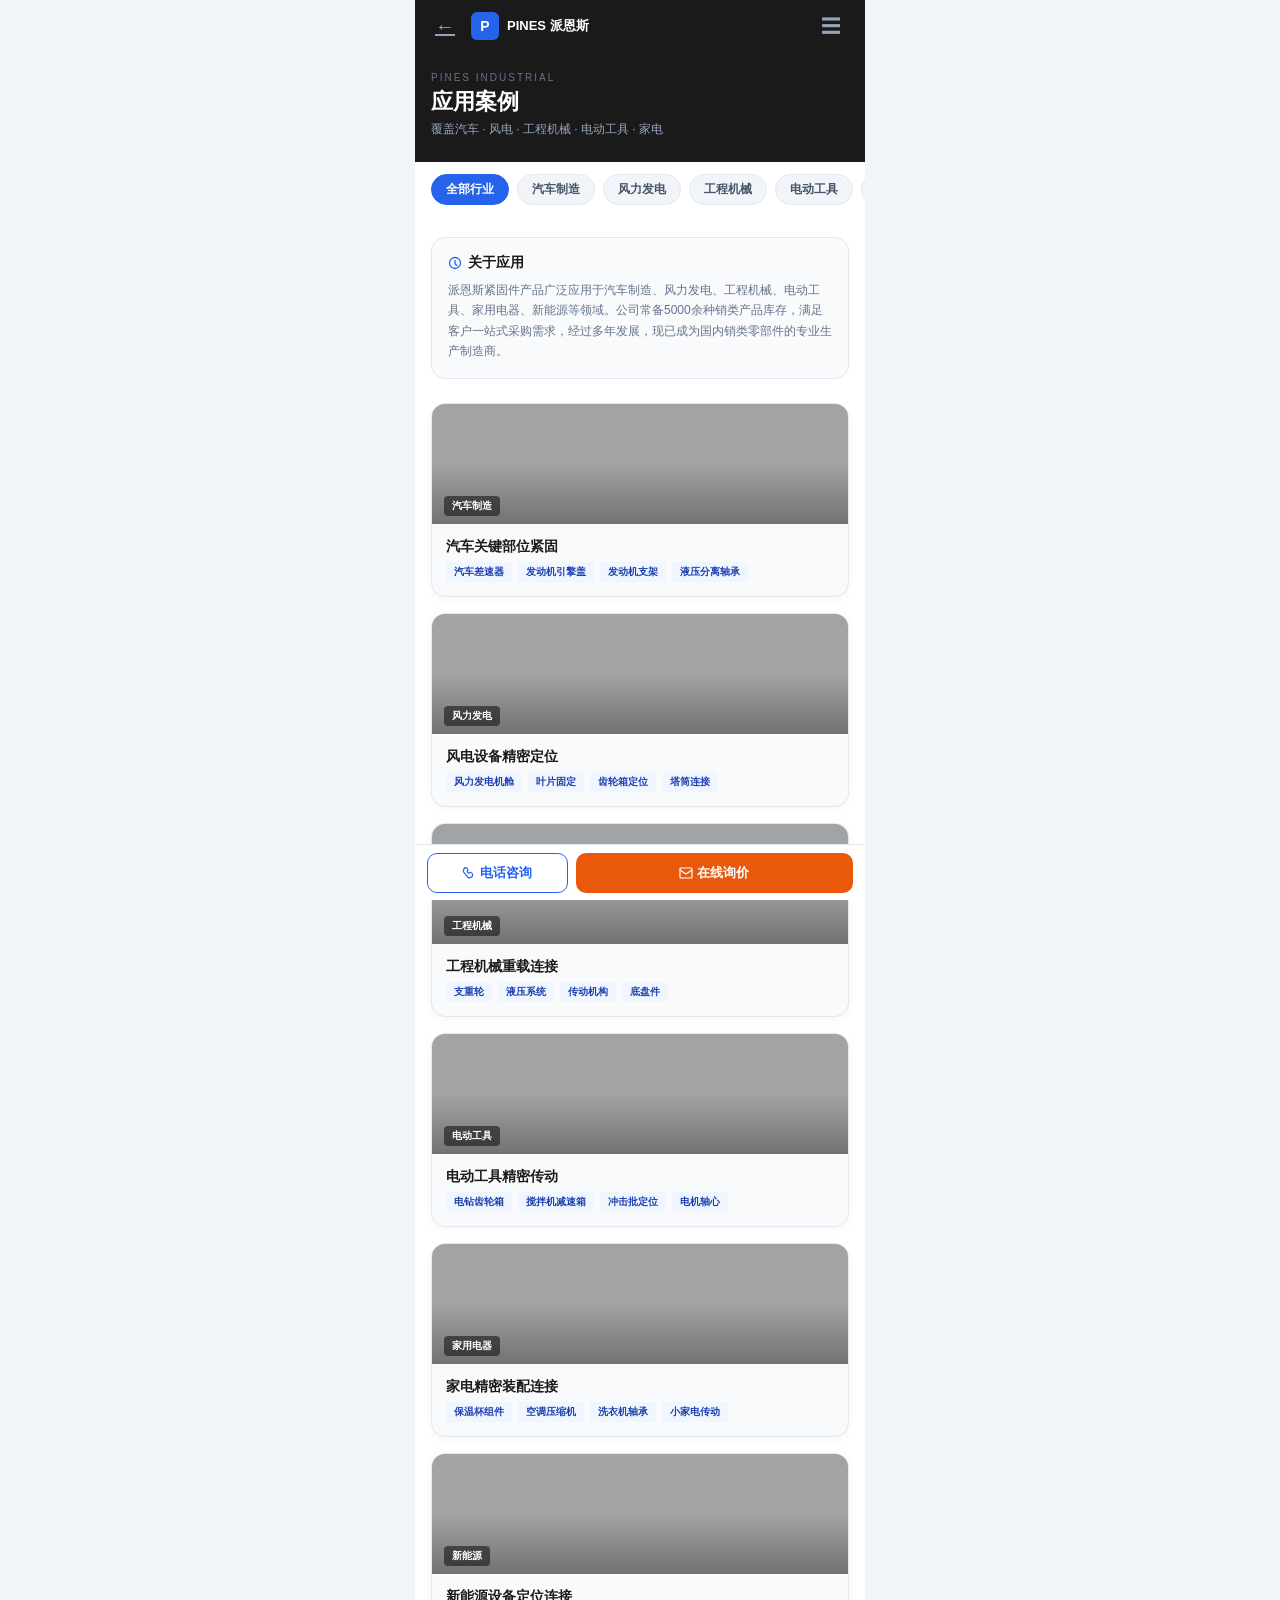
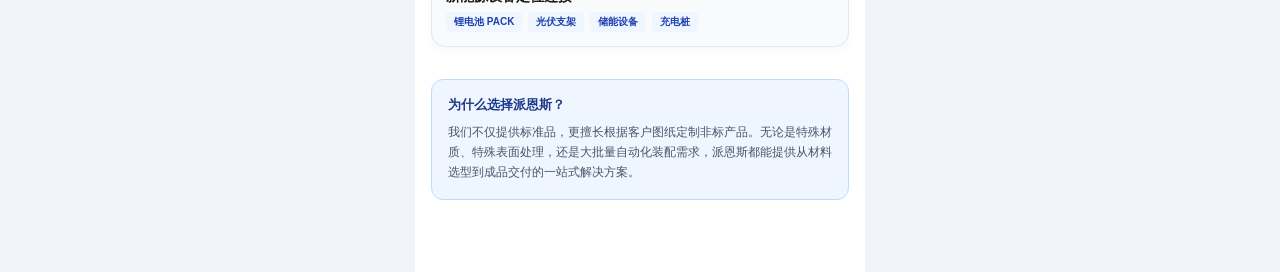
==== commit 4f81cd24: "fix: 应用案例配图改用AI生成场景图" ====
--- a/about-applications.html
+++ b/about-applications.html
@@ -135,7 +135,7 @@
 
   <!-- 汽车制造 -->
   <div class="app-card fade-up d1" data-cat="auto">
-    <div class="app-card-img" style="background:linear-gradient(rgba(0,0,0,.35),rgba(0,0,0,.35)),url('images/factory-02.jpg');background-size:cover;background-position:center">
+    <div class="app-card-img" style="background:linear-gradient(rgba(0,0,0,.35),rgba(0,0,0,.35)),url('images/app-auto.jpg');background-size:cover;background-position:center">
       <div class="app-industry-tag">汽车制造</div>
     </div>
     <div class="app-card-body">
@@ -151,7 +151,7 @@
 
   <!-- 风力发电 -->
   <div class="app-card fade-up d2" data-cat="wind">
-    <div class="app-card-img" style="background:linear-gradient(rgba(0,0,0,.35),rgba(0,0,0,.35)),url('images/factory-01.jpg');background-size:cover;background-position:center">
+    <div class="app-card-img" style="background:linear-gradient(rgba(0,0,0,.35),rgba(0,0,0,.35)),url('images/app-wind.jpg');background-size:cover;background-position:center">
       <div class="app-industry-tag">风力发电</div>
     </div>
     <div class="app-card-body">
@@ -167,7 +167,7 @@
 
   <!-- 工程机械 -->
   <div class="app-card fade-up d3" data-cat="machine">
-    <div class="app-card-img" style="background:linear-gradient(rgba(0,0,0,.35),rgba(0,0,0,.35)),url('images/factory-03.jpg');background-size:cover;background-position:center">
+    <div class="app-card-img" style="background:linear-gradient(rgba(0,0,0,.35),rgba(0,0,0,.35)),url('images/app-machine.jpg');background-size:cover;background-position:center">
       <div class="app-industry-tag">工程机械</div>
     </div>
     <div class="app-card-body">
@@ -183,7 +183,7 @@
 
   <!-- 电动工具 -->
   <div class="app-card fade-up d4" data-cat="tool">
-    <div class="app-card-img" style="background:linear-gradient(rgba(0,0,0,.35),rgba(0,0,0,.35)),url('images/factory-04.jpg');background-size:cover;background-position:center">
+    <div class="app-card-img" style="background:linear-gradient(rgba(0,0,0,.35),rgba(0,0,0,.35)),url('images/app-tool.jpg');background-size:cover;background-position:center">
       <div class="app-industry-tag">电动工具</div>
     </div>
     <div class="app-card-body">
@@ -199,7 +199,7 @@
 
   <!-- 家用电器 -->
   <div class="app-card fade-up d5" data-cat="home">
-    <div class="app-card-img" style="background:linear-gradient(rgba(0,0,0,.35),rgba(0,0,0,.35)),url('images/factory-01.jpg');background-size:cover;background-position:center">
+    <div class="app-card-img" style="background:linear-gradient(rgba(0,0,0,.35),rgba(0,0,0,.35)),url('images/app-home.jpg');background-size:cover;background-position:center">
       <div class="app-industry-tag">家用电器</div>
     </div>
     <div class="app-card-body">
@@ -215,7 +215,7 @@
 
   <!-- 新能源 -->
   <div class="app-card fade-up d6" data-cat="energy">
-    <div class="app-card-img" style="background:linear-gradient(rgba(0,0,0,.35),rgba(0,0,0,.35)),url('images/factory-02.jpg');background-size:cover;background-position:center">
+    <div class="app-card-img" style="background:linear-gradient(rgba(0,0,0,.35),rgba(0,0,0,.35)),url('images/app-energy.jpg');background-size:cover;background-position:center">
       <div class="app-industry-tag">新能源</div>
     </div>
     <div class="app-card-body">
